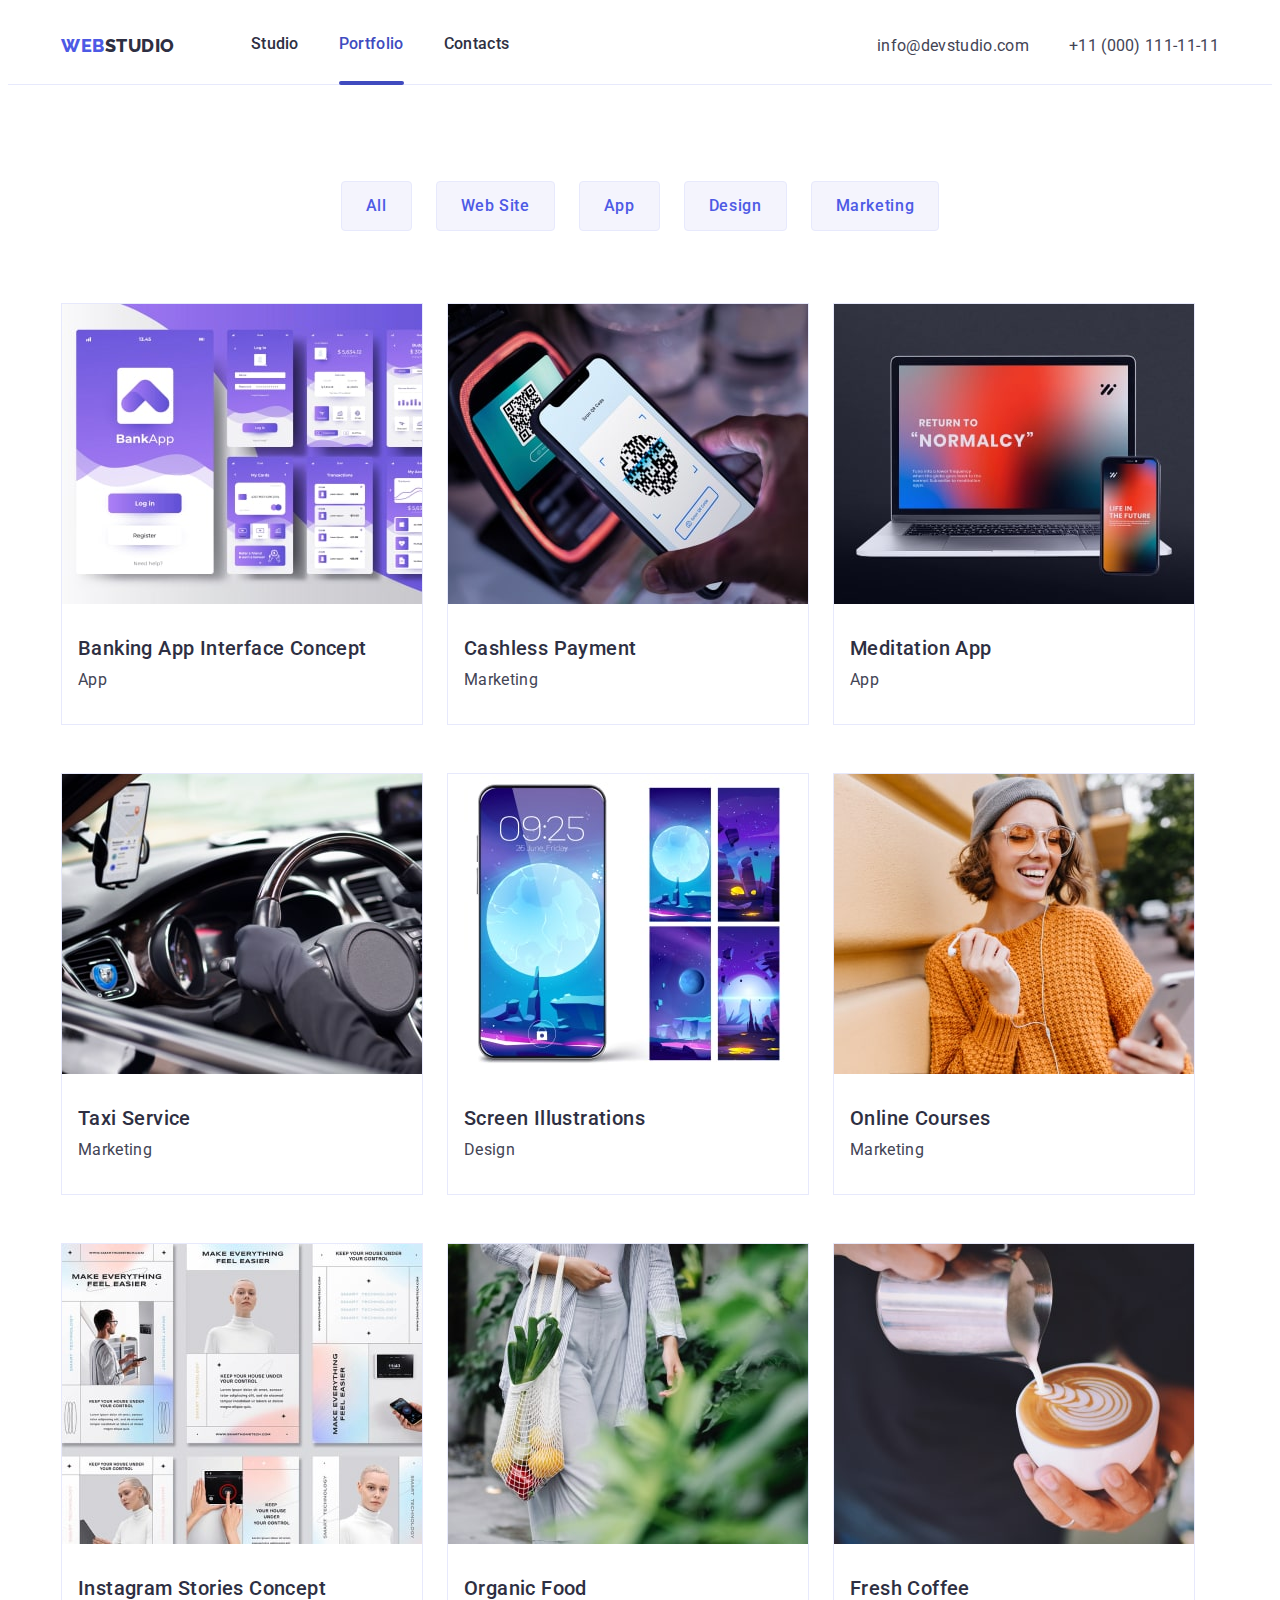
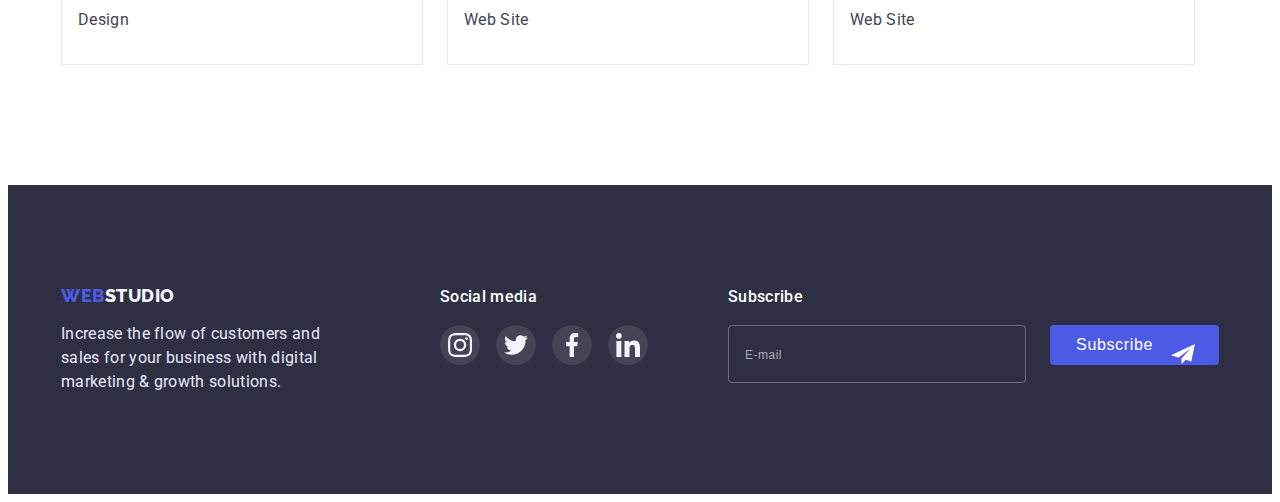
==== portfolio.html @ 3adace2e "Initial commit" ====
<!DOCTYPE html>
<html lang="en">

<head>
    <meta charset="UTF-8">
    <meta http-equiv="X-UA-Compatible" content="IE=edge">
    <meta name="viewport" content="width=device-width, initial-scale=1.0">
    <title>WebStudio</title>
    <link rel="preconnect" href="https://fonts.googleapis.com">
    <link rel="preconnect" href="https://fonts.gstatic.com" crossorigin>
    <link
        href="https://fonts.googleapis.com/css2?family=Raleway:wght@800&family=Roboto:wght@400;500;700;900&display=swap"
        rel="stylesheet">
    <link rel="stylesheet" href="https://cdnjs.cloudflare.com/ajax/libs/modern-normalize/1.1.0/modern-normalize.min.css"
        integrity="sha512-wpPYUAdjBVSE4KJnH1VR1HeZfpl1ub8YT/NKx4PuQ5NmX2tKuGu6U/JRp5y+Y8XG2tV+wKQpNHVUX03MfMFn9Q=="
        crossorigin="anonymous" referrerpolicy="no-referrer" />
    <link rel="stylesheet" href="./css/styles.css">
</head>

<body>
    <header class="header-page">
        <div class="container menu">
            <nav class="site-nav">
                <a class="header-logo link" href="./index.html"><span class="web-logo">Web</span>Studio</a>
                <ul class="list menu">
                    <li class="item">
                        <a class="nav link" href="./index.html">Studio</a>
                    </li>
                    <li class="item">
                        <a class="nav link current" href="./portfolio.html">Portfolio</a>
                    </li>
                    <li class="item">
                        <a class="nav link" href="./contacts.html">Contacts</a>
                    </li>
                </ul>
            </nav>
            <address class="auth-nav">
                <ul class="list">
                    <li class="item">
                        <a class="mail link" href="mailto:info@devstudio.com">info@devstudio.com</a>
                    </li>
                    <li class="item">
                        <a class="tel link" href="tel:+110001111111">+11 (000) 111-11-11</a>
                    </li>
                </ul>
            </address>
        </div>
    </header>

    <main>
        <section class="portfolio">
            <div class="container">
                <h1 class="visually-hidden">Portfolio</h1>
                <ul class="filter">
                    <li class="item"><button class="filter-btn" type="button">All</button></li>
                    <li class="item"><button class="filter-btn" type="button">Web Site</button></li>
                    <li class="item"><button class="filter-btn" type="button">App</button></li>
                    <li class="item"><button class="filter-btn" type="button">Design</button></li>
                    <li class="item"><button class="filter-btn" type="button">Marketing</button></li>
                </ul>

                <ul class="portfolio-list">
                    <li class="work">
                        <a class="portfolio-link" href="">
                            <div class="work-thumb">
                                <img src="./images/portfolio-banking.jpg" alt="banking online" width="100%">
                                <div class="work-text">
                                    <p>Lorem ipsum dolor sit amet consectetur adipisicing elit. Soluta atque illo
                                        delectus
                                        commodi
                                        ratione facere!</p>
                                </div>
                            </div>
                            <div class="work-title">
                                <h2 class="portfolio-title">Banking App Interface Concept</h2>
                                <p class="portfolio-text">App</p>
                            </div>


                        </a>
                    </li>
                    <li class="work">
                        <a class="portfolio-link" href="">
                            <div class="work-thumb">
                                <img src="./images/portfolio-app-pay.jpg" alt="pay by your phone" width="100%">
                                <div class="work-text">
                                    <p>Animi, maxime quam reiciendis vel, impedit ab fuga similique dolorum unde nemo
                                        quis
                                        adipisci
                                        facilis!</p>
                                </div>
                            </div>
                            <div class="work-title">
                                <h2 class="portfolio-title">Cashless Payment</h2>
                                <p class="portfolio-text">Marketing</p>
                            </div>




                        </a>
                    </li>
                    <li class="work">
                        <a class="portfolio-link" href="">
                            <div class="work-thumb">
                                <img src="./images/portfolio-meditation-app.jpg" alt="application for meditation"
                                    width="100%">
                                <div class="work-text">
                                    <p>Odit corporis natus mollitia iure repudiandae quam possimus sunt ratione aliquid
                                        quo.
                                        Odio,
                                        repellendus esse!</p>
                                </div>
                            </div>
                            <div class="work-title">
                                <h2 class="portfolio-title">Meditation App</h2>
                                <p class="portfolio-text">App</p>
                            </div>


                        </a>
                    </li>
                    <li class="work">
                        <a class="portfolio-link" href="">
                            <div class="work-thumb">
                                <img src="./images/portfolio-taxi-service.jpg" alt="taxi service" width="100%">
                                <div class="work-text">
                                    <p>Magnam harum ducimus quasi illum unde nulla quis aliquam deleniti? Fugit
                                        voluptates animi
                                        non
                                        quos!</p>
                                </div>
                            </div>
                            <div class="work-title">
                                <h2 class="portfolio-title">Taxi Service</h2>
                                <p class="portfolio-text">Marketing</p>
                            </div>


                        </a>
                    </li>
                    <li class="work">
                        <a class="portfolio-link" href="">
                            <div class="work-thumb">
                                <img src="./images/portfolio-screen.jpg" alt="screen illustration" width="100%">
                                <div class="work-text">
                                    <p>Dolores autem esse quasi vero, assumenda atque reiciendis corrupti repellendus
                                        necessitatibus
                                        error odit saepe sint.</p>
                                </div>
                            </div>
                            <div class="work-title">
                                <h2 class="portfolio-title">Screen Illustrations</h2>
                                <p class="portfolio-text">Design</p>
                            </div>

                        </a>
                    </li>
                    <li class="work">
                        <a class="portfolio-link" href="">
                            <div class="work-thumb">
                                <img src="./images/portfolio-online-courses.jpg" alt="online courses" width="100%">
                                <div class="work-text">
                                    <p>Nesciunt voluptas rem nam reiciendis dolorum animi praesentium neque provident
                                        earum
                                        tenetur.
                                        Perspiciatis, deserunt
                                        aliquam?</p>
                                </div>
                            </div>
                            <div class="work-title">
                                <h2 class="portfolio-title">Online Courses</h2>
                                <p class="portfolio-text">Marketing</p>
                            </div>


                        </a>
                    </li>
                    <li class="work">
                        <a class="portfolio-link" href="">
                            <div class="work-thumb">
                                <img src="./images/portfolio-concept.jpg" alt="concept for instagram stories"
                                    width="100%">
                                <div class="work-text">
                                    <p>Eum excepturi minima magnam obcaecati ducimus? Eum, pariatur sapiente?
                                        Exercitationem
                                        laudantium assumenda repellat
                                        temporibus aperiam?</p>
                                </div>
                            </div>
                            <div class="work-title">
                                <h2 class="portfolio-title">Instagram Stories Concept</h2>
                                <p class="portfolio-text">Design</p>
                            </div>


                        </a>
                    </li>
                    <li class="work">
                        <a class="portfolio-link" href="">
                            <div class="work-thumb">
                                <img src="./images/portfolio-organic-food.jpg" alt="web site organic food" width="100%">
                                <div class="work-text">
                                    <p>Maxime ipsum obcaecati reprehenderit, quisquam, sed, quidem ab quaerat officiis
                                        tempora
                                        adipisci architecto
                                        voluptatibus aut.</p>
                                </div>
                            </div>
                            <div class="work-title">
                                <h2 class="portfolio-title">Organic Food</h2>
                                <p class="portfolio-text">Web Site</p>
                            </div>


                        </a>
                    </li>
                    <li class="work">
                        <a class="portfolio-link" href="">
                            <div class="work-thumb">
                                <img src="./images/portfolio-coffee-website.jpg" alt="wed site for the coffee shop"
                                    width="100%">
                                <div class="work-text">
                                    <p>Ratione possimus illo modi obcaecati, natus nobis, porro delectus quia numquam
                                        maiores,
                                        corporis laborum autem.</p>
                                </div>
                            </div>
                            <div class="work-title">
                                <h2 class="portfolio-title">Fresh Coffee</h2>
                                <p class="portfolio-text">Web Site</p>
                            </div>


                        </a>
                    </li>
                </ul>
            </div>
        </section>
    </main>

    <footer class=" footer">
        <div class="container">
            <div class="motto">
                <a class="footer-logo link" href="./index.html"><span class="web-logo">Web</span><span
                        class="studio">Studio</span></a>
                <div class="footer-text">


                    <p class="footer-paragraph">
                        Increase
                        the flow
                        of
                        customers
                        and
                        sales
                        for your
                        business
                        with
                        digital
                        marketing
                        &
                        growth
                        solutions.
                    </p>
                </div>
            </div>

            <div class="social-media">
                <p class="social-media-text">
                    Social media
                </p>
                <ul class="social-media-list list">
                    <li class="social-media-links">
                        <a href="" class="social-media-link">
                            <svg class="social-media-icon">
                                <use href="./images/icons.svg#instagram">
                                </use>
                            </svg>
                        </a>
                    </li>
                    <li class="social-media-links">
                        <a href="" class="social-media-link">
                            <svg class="social-media-icon">
                                <use href="./images/icons.svg#twitter">
                                </use>
                            </svg>
                        </a>
                    </li>
                    <li class="social-media-links">
                        <a href="" class="social-media-link">
                            <svg class="social-media-icon">
                                <use href="./images/icons.svg#facebook">
                                </use>
                            </svg>
                        </a>
                    </li>
                    <li class="social-media-links">
                        <a href="" class="social-media-link">
                            <svg class="social-media-icon">
                                <use href="./images/icons.svg#linkedin">
                                </use>
                            </svg>
                        </a>
                    </li>
                </ul>

            </div>
            <div class="subscribe-footer">
                <p class="social-media-text">Subscribe</p>
                <form class="subscribe-form">
                    <label class="subscribe-label">
                        <input class="subscribe-input" type="email" name="email" placeholder="E-mail"
                            pattern="[a-z0-9._%+-]+@[a-z0-9.-]+\.[a-z]{2,4}$">
                    </label>
                    <div class="subscribe-form-btn">
                        <button class="subscribe-btn" type="submit">Subscribe</button>
                        <svg class="subscribe-icon">
                            <use href="./images/icons.svg#email-fly"></use>
                        </svg>
                    </div>
                </form>
            </div>
        </div>
    </footer>
</body>

</html>
---- css/styles.css ----
:root {
    --timing-function: cubic-bezier(0.4, 0, 0.2, 1);
    --primary-brand: #4D5AE5;
    --pressed-state: #404BBF;
    --dark-color: #2E2F42;
    --success-color: #31D0AA;
    --success-color-enough: rgba(49, 208, 170, 0.75);
    --success-color-half: rgba(49, 208, 170, 0.5);
    --success-color-transparent: rgba(49, 208, 170, 0.1);
    --body-text: #434455;
    --accent-color: #E7E9FC;
    --light-mode: #F4F4FD;
    --modal-overlay: #2E2F42;
    --hero-background: rgba(46, 47, 66, 0.7);
    --default-color: #ffffff;
    --social-media: rgba(255, 255, 255, 0.1);
    --light-slate: #8E8F99;
    --backdrop: rgba(46, 47, 66, 0.4);
    --modal: #FCFCFC;
}

body {
    color: var(--body-text);
    font-family: 'Roboto', 'Verdana', 'Helvetica', 'Arial', sans-serif;
    background-color: var(--default-color);
}

/* Utility */

p,
h1,
h2,
h3,
h4,
h5,
h6 {
    margin: 0;
}

ul {
    margin: 0;
    padding-left: 0;
}

img {
    display: block;
}

.container {
    width: 100%;
    max-width: 1158px;
    padding-left: 15px;
    padding-right: 15px;
    margin: 0 auto;
    /* outline: 2px solid crimson; */
}

.container.menu {
    display: flex;
    align-items: center;
}

.header-page {
    border-bottom: 1px solid var(--accent-color)
}

.site-nav {
    display: flex;
    align-items: center;

}

.header-logo {
    color: var(--dark-color);
    font-family: 'Raleway', 'Helvetica', 'Verdana', 'Arial', sans-serif;
    text-transform: uppercase;
    font-weight: 800;
    font-size: 18px;
    line-height: 1.33;
    letter-spacing: 0.03em;
}

.web-logo {
    color: var(--primary-brand);
}

.nav {
    position: relative;
    display: block;
    padding-top: 24px;
    padding-bottom: 28px;
    color: var(--dark-color);
    font-weight: 500;
    font-size: 16px;
    line-height: 1.5;
    letter-spacing: 0.02em;
    transition: color 250ms var(--timing-function);


}

.current::after {
    content: "";
    display: block;
    position: absolute;
    left: 0px;
    bottom: -1px;
    background-color: var(--pressed-state);
    width: 100%;
    height: 4px;
    border-radius: 2px;
}


.nav:focus,
.nav:hover,
.auth-nav .link:focus,
.auth-nav .link:hover,
.current {
    color: var(--pressed-state);

}

.auth-nav {
    margin-left: auto;
    color: var(--body-text);
    font-style: normal;
    font-size: 16px;
    line-height: 1.5;
    letter-spacing: 0.02em;



}

.auth-nav .list {
    display: flex;
}



.auth-nav .link {
    font-family: inherit;
    color: inherit;
    transition: color 250ms var(--timing-function);

}

.list.menu {
    display: flex;
    margin-left: 76px;
}

.auth-nav .item:not(:last-child),
.list.menu .item:not(:last-child) {
    margin-right: 40px;
}

.link {
    text-decoration: none;
}

.list {
    list-style: none;
}

/*_________________________________________________________ */
/*__________________________HERO____________________________*/
/*_________________________________________________________ */

.hero {
    text-align: center;
}

.background {
    padding-top: 188px;
    padding-bottom: 188px;
    max-width: 1440px;
    background-image: linear-gradient(to top, var(--hero-background), var(--hero-background)), url('../images/people-office.jpg');
    background-size: cover;
    background-position: center;
    margin: 0 auto;
}

.hero-title {
    margin: 0 auto;
    width: 496px;
    margin-bottom: 48px;
    color: var(--default-color);
    font-size: 56px;
    line-height: 1.07;
    letter-spacing: 0.02em;
}

.hero-button {
    display: inline-block;
    border-radius: 4px;
    padding: 16px 32px;
    min-width: 169px;
    border-color: transparent;

    color: var(--default-color);
    background-color: var(--primary-brand);
    font-family: inherit;
    font-weight: 500;
    font-size: 16px;
    line-height: 1.5;
    letter-spacing: 0.04em;
    cursor: pointer;

    transition: background-color 250ms var(--timing-function);

}

.hero-button:hover,
.hero-button:focus {
    background-color: var(--pressed-state);
}

.section {
    padding: 120px 0px;
    /* outline: 2px solid crimson; */
}

/*_________________________________________________________ */
/*____________________Benefits section______________________*/
/*_________________________________________________________ */


.container-list {
    display: flex;
}

.container-list .item {
    width: 264px;
}

.container-list .item:not(:last-child) {
    margin-right: 24px;
}

.icon {
    display: flex;
    width: 100%;
    height: 112px;
    border-radius: 4px;
    margin-bottom: 8px;
    background-color: var(--light-mode);

    justify-content: center;
    justify-items: center;
    align-items: center;


}

.item-icon {
    width: 64px;
    height: 60px;

}


.benefits-item {
    margin-bottom: 8px;
    color: var(--dark-color);
    font-weight: 500;
    font-size: 20px;
    line-height: 1.2;
    letter-spacing: 0.02em;
}

.visually-hidden {
    position: absolute;
    white-space: nowrap;
    width: 1px;
    height: 1px;
    overflow: hidden;
    border: 0;
    padding: 0;
    clip: rect(0 0 0 0);
    clip-path: inset(50%);
    margin: -1px;
}

.benefits-paragraph {
    font-size: 16px;
    line-height: 1.5;
    letter-spacing: 0.02em;
}



/*_________________________________________________________ */
/*___________________Production section_____________________*/
/*_________________________________________________________ */


.production.section {
    padding-top: 0;
}

.production-title {
    margin-bottom: 72px;
    color: var(--dark-color);
    font-size: 36px;
    line-height: 1.11;
    text-align: center;
    letter-spacing: 0.02em;
    text-transform: capitalize;
}

.container-production-list {
    display: flex;
    justify-content: center;
}

.container-production-list .production-item:not(:last-child) {
    margin-right: 24px;
}

.production-item {
    background: linear-gradient(0deg, rgba(77, 90, 229, 0.1), rgba(77, 90, 229, 0.1));
    background-blend-mode: soft-light, normal;
    border: 1px solid var(--accent-color);
}

/*_________________________________________________________ */
/*______________________Team section________________________*/
/*_________________________________________________________ */

.team {
    background-color: var(--light-mode);
}

.team-title {
    margin-bottom: 72px;
    color: var(--dark-color);
    /* font-weight: 700; */
    font-size: 36px;
    line-height: 1.11;
    text-align: center;
    letter-spacing: 0.02em;
    text-transform: capitalize;
}

.container-team {
    display: flex;
}

.container-team .card:not(:last-child) {
    margin-right: 24px;
}

.card {
    display: block;
    background-color: var(--default-color);
    box-shadow: 0px 1px 6px rgba(46, 47, 66, 0.08), 0px 1px 1px rgba(46, 47, 66, 0.16), 0px 2px 1px rgba(46, 47, 66, 0.08);
    border-radius: 0px 0px 4px 4px;
}

.card-text {
    padding-top: 32px;
    padding-bottom: 32px;
}

.team-member {

    color: var(--dark-color);
    font-weight: 500;
    font-size: 20px;
    line-height: 1.2;
    text-align: center;
    letter-spacing: 0.02em;
}

.team-member-description {
    margin-top: 8px;
    font-size: 16px;
    line-height: 1.5;
    text-align: center;
    letter-spacing: 0.02em;
}

.social-lists {
    display: flex;
    justify-content: center;
    gap: 24px;
    margin-top: 8px;
}

.social-link {
    display: flex;
    width: 40px;
    height: 40px;
    border-radius: 50%;
    background-color: var(--primary-brand);
    justify-content: center;
    align-items: center;

    transition: background-color 250ms var(--timing-function);
}

.social-link:hover,
.social-link:focus {
    background-color: var(--pressed-state);
}

.icon-social {
    fill: var(--light-mode);
    width: 16px;
    height: 16px;
}

/*_________________________________________________________ */
/*________________________Customers_________________________*/
/*_________________________________________________________ */

.customers-text {
    color: var(--dark-color);
    font-weight: 700;
    font-size: 36px;
    line-height: 1.11;
    letter-spacing: 0.02em;
    text-transform: capitalize;
    text-align: center;
    margin-bottom: 72px;
}

.customers-list {
    display: flex;
    gap: 24px;
}

.customers-link {
    display: flex;
    width: 168px;
    height: 88px;
    border-radius: 4px;
    border: 1px solid var(--light-slate);
    align-items: center;
    justify-content: center;
    transition: border 250ms var(--timing-function);
}

.customers-logo {
    fill: var(--light-slate);
    width: 104px;
    height: 56px;
    transition: fill 250ms var(--timing-function);
}

.customers-link:is(:hover, :focus) {
    border-color: var(--pressed-state);

}

.customers-link:is(:hover, :focus) .customers-logo {
    fill: var(--pressed-state);
}

/*_________________________________________________________ */
/*_________________________Footer___________________________*/
/*_________________________________________________________ */

.footer {
    padding-top: 100px;
    padding-bottom: 100px;
    background-color: var(--dark-color);
}

.footer .container {
    display: flex;
}

.motto {
    display: block;
    width: 264px;
}

.footer-logo {
    color: var(--light-mode);
    font-family: 'Raleway', sans-serif;
    text-transform: uppercase;
    font-weight: 800;
    font-size: 18px;
    line-height: 1.17;
    letter-spacing: 0.03em;
}

.footer-paragraph {
    color: var(--accent-color);
    font-size: 16px;
    line-height: 1.5;
    letter-spacing: 0.02em;
}

.footer-text {
    margin-top: 16px;
    display: block;

}

.social-media {
    display: block;
    margin-left: 120px;
}

.social-media-text {
    font-weight: 500;
    font-size: 16px;
    line-height: 1.5;
    letter-spacing: 0.02em;
    color: var(--default-color);
    margin-bottom: 16px;
}

.social-media-link {
    display: flex;
    width: 40px;
    height: 40px;
    background-color: var(--social-media);
    border-radius: 50%;
    align-items: center;
    justify-content: center;

    transition: background-color 250ms var(--timing-function);


}

.social-media-link:hover,
.social-media-link:focus {
    background-color: var(--success-color);
}

.social-media-list {
    display: flex;
    gap: 16px;

}


.social-media-icon {
    fill: var(--light-mode);
    width: 24px;
    height: 24px;
}

/*___________________Subscribe in footer____________________*/

.subscribe-footer {
    display: block;
    margin-left: 80px;
}

.subscribe-form {
    display: flex;
    gap: 24px;
}

.subscribe-input {

    min-width: 264px;
    height: 40px;
    padding: 8px 16px;

    border: 1px solid rgba(255, 255, 255, 0.3);
    background-color: transparent;
    border-radius: 4px;

    color: var(--default-color);
}

.subscribe-input::placeholder {
    font-size: 12px;
    letter-spacing: 0.04em;

    color: rgba(255, 255, 255, 0.6);
}

.subscribe-form-btn {
    position: relative;
    cursor: pointer;
}

.subscribe-btn {
    display: inline-block;
    height: 40px;
    padding: 8px 64px 8px 24px;
    background-color: var(--primary-brand);
    border-radius: 4px;
    border-color: transparent;
    cursor: pointer;

    font-weight: 500;
    font-size: 16px;

    text-align: center;
    letter-spacing: 0.04em;
    color: var(--default-color);

    transition: background-color 250ms var(--timing-function);
}

.subscribe-btn:hover {
    background-color: var(--pressed-state);
}

.subscribe-icon {
    position: absolute;
    right: 24px;
    top: 50%;
    transform: translate(0, -50%);

    width: 24px;
    height: 24px;
    fill: var(--default-color);
}

/*_________________________________________________________ */
/*______________________Modal window________________________*/
/*_________________________________________________________ */

.backdrop {
    position: fixed;
    top: 0;
    left: 0;

    width: 100%;
    height: 100%;

    background-color: var(--backdrop);
    opacity: 1;
    transform: scale(1);
    visibility: visible;
    transition: opacity 250ms var(--timing-function), transform 250ms var(--timing-function), visibility 250ms var(--timing-function);
}

.backdrop.is-hidden {
    opacity: 0;
    pointer-events: none;
    transform: scale(0);
    visibility: hidden;
}

.modal {
    position: absolute;
    top: 50%;
    left: 50%;
    transform: translate(-50%, -50%);

    min-width: 408px;
    min-height: 584px;
    padding: 72px 24px 24px;

    background-color: var(--modal);
    box-shadow: 0px 1px 1px rgba(0, 0, 0, 0.14), 0px 1px 3px rgba(0, 0, 0, 0.12), 0px 2px 1px rgba(0, 0, 0, 0.2);
    border-radius: 4px;
}

.button-modal {
    display: flex;
    position: absolute;
    top: 32px;
    right: 32px;

    width: 24px;
    height: 24px;
    justify-content: center;
    align-items: center;
    cursor: pointer;

    background-color: var(--accent-color);
    border-radius: 50% 50%;
    border: 1px solid rgba(0, 0, 0, 0.1);

    transition: background-color 250ms var(--timing-function);
}

.icon-close {
    width: 8px;
    height: 8px;
    fill: #000;

    transition: fill 250ms var(--timing-function);
}

.button-modal:is(:hover, :focus) {
    background-color: var(--pressed-state);
}

.button-modal:is(:hover, :focus) .icon-close {
    fill: var(--default-color);
}

.form-contacts {
    display: flex;
    flex-direction: column;
    margin-bottom: 8px;

}

.form-title {
    margin-bottom: 14px;

    color: var(--dark-color);
    font-weight: 500;
    font-size: 16px;
    line-height: 1.5;
    text-align: center;
    letter-spacing: 0.02em;
}

.form-text {
    display: block;
    margin-bottom: 4px;

    font-size: 12px;
    line-height: 1.17;
    letter-spacing: 0.01em;
    color: var(--light-slate);
}

.form-label {
    margin-bottom: 8px;
}

.form-wrap {
    position: relative;
}

.form-input {
    width: 100%;
    height: 40px;
    border: 1px solid rgba(33, 33, 33, 0.2);
    border-radius: 4px;
    padding: 11px 38px;
    outline: none;

    font-family: inherit;

    transition: border-color 250ms var(--timing-function);
}

.form-icon {
    position: absolute;
    display: block;
    left: 16px;
    top: 50%;
    transform: translate(0, -50%);

    width: 18px;
    height: 24px;
    fill: var(--modal-overlay);

    transition: fill 250ms var(--timing-function);
}

.form-input:focus {
    border-color: var(--primary-brand);
}

.form-input:focus+.form-icon {
    fill: var(--primary-brand);
}

.form-textarea {
    display: block;
    resize: none;
    width: 100%;
    min-height: 120px;
    border-radius: 4px;

    padding: 8px 16px;

    border: 1px solid rgba(33, 33, 33, 0.2);
    margin-bottom: 16px;
    outline: none;

    transition: border-color 250ms var(--timing-function);
}

.form-textarea::placeholder {
    font-size: 12px;
    line-height: 1.33;
    letter-spacing: 0.04em;
    color: rgba(117, 117, 117, 0.5);
}

.form-textarea:focus {
    border-color: var(--primary-brand);
}

.checkbox-label {
    display: flex;
    margin-bottom: 24px;
    gap: 8px;
    align-items: center;
}

.checkbox-on {
    display: flex;
    align-items: center;
    justify-content: center;
    width: 16px;
    height: 16px;
    opacity: 0;
    cursor: pointer;

    transition: opacity 250ms var(--timing-function);
}

.policy-text::before {
    content: "";
    position: absolute;
    left: 0;
    top: 0;
    display: flex;
    width: 16px;
    height: 16px;
    border: 1.25px solid #2E2F42;
    border-radius: 2px;
    transform: translate(calc(-100% - 8px), 0);
    opacity: 1;
    cursor: pointer;

    transition: opacity 250ms var(--timing-function);
}

.checkbox-policy:checked~.checkbox-on {
    opacity: 1;
}

.checkbox-policy:checked~.policy-text::before {
    opacity: 0;
}

.checkbox-policy:focus~.policy-text::before {
    outline: 2px solid var(--primary-brand);
}

.policy-text {
    display: flex;
    position: relative;
    text-align: center;
    font-size: 12px;
    line-height: 1.33;
    letter-spacing: 0.04em;
    color: #757575;

}

.policy-link {
    color: var(--primary-brand);
}

.form-submit {
    display: inline-block;
    align-self: center;
    min-width: 169px;
    min-height: 56px;
    padding: 16px 32px;

    background-color: var(--primary-brand);
    box-shadow: 0px 4px 4px rgba(0, 0, 0, 0.15);
    border-radius: 4px;
    border-color: transparent;

    font-family: inherit;
    font-weight: 500;
    font-size: 16px;
    line-height: 1.5;
    letter-spacing: 0.04em;
    color: var(--default-color);
    cursor: pointer;
    transition: background-color 250ms var(--timing-function);
}

.form-submit:is(:hover, :focus) {
    background-color: var(--pressed-state);
}


/* ======================================================== */
/*__________________Portfolio main page_____________________*/
/* ======================================================== */



.portfolio {
    padding-top: 96px;
    padding-bottom: 120px;

}


.filter,
.portfolio-list {
    list-style: none;
}

.filter {
    display: flex;
    margin-bottom: 72px;
    justify-content: center;
}

.filter .item:not(:last-child) {
    margin-right: 24px;
}

.filter-btn {
    padding-top: 12px;
    padding-right: 24px;
    padding-bottom: 12px;
    padding-left: 24px;
    border-radius: 4px;

    color: var(--primary-brand);
    background-color: var(--light-mode);
    font-family: inherit;
    border: 1px solid var(--accent-color);
    box-shadow: 0 0 0 0 transparent;
    font-weight: 500;
    font-size: 16px;
    line-height: 1.5;
    letter-spacing: 0.04em;
    cursor: pointer;

    transition-property: color, background-color, box-shadow, border;
    transition-duration: 250ms;
    transition-timing-function: var(--timing-function);
}

.filter-btn:is(:hover, :focus) {
    color: var(--default-color);
    background-color: var(--pressed-state);
    box-shadow: 0px 3px 1px rgba(0, 0, 0, 0.1), 0px 2px 1px rgba(0, 0, 0, 0.08), 0px 2px 2px rgba(0, 0, 0, 0.12);
    border: 1px solid transparent;
}

.portfolio-link {
    color: var(--body-text);
    text-decoration: none;
}

.portfolio-title {
    font-weight: 500;
    font-size: 20px;
    line-height: 1.2;
    letter-spacing: 0.02em;
    color: var(--modal-overlay);
}

.portfolio-text {
    margin-top: 8px;
    font-size: 16px;
    line-height: 1.5;
    letter-spacing: 0.02em;
}

.portfolio-list {
    display: flex;
    flex-wrap: wrap;

}

.work {
    width: 360px;
    margin-right: 24px;
    margin-bottom: 48px;
    border: 1px solid var(--accent-color);

    transition: box-shadow 250ms var(--timing-function);

}

.work-thumb {
    position: relative;
    overflow: hidden;

}

.work-text {
    position: absolute;
    left: 0;
    top: 0;
    background-color: var(--primary-brand);
    width: 100%;
    height: 100%;

    transform: translateY(101%);
    transition: transform 250ms var(--timing-function);

    font-weight: 400;
    font-size: 16px;
    line-height: 1.5;
    letter-spacing: 0.02em;
    color: var(--light-mode);
    padding: 40px 32px;
}

.portfolio-link:is(:hover, :focus) .work-text {
    transform: translateY(0);
}

.work:is(:hover, :focus) {

    box-shadow: 0px 1px 6px rgba(46, 47, 66, 0.08), 0px 1px 1px rgba(46, 47, 66, 0.16), 0px 2px 1px rgba(46, 47, 66, 0.08);
}

.work:nth-child(3n) {
    margin-right: 0;
}

.work:nth-last-child(-n+3) {
    margin-bottom: 0;
}

.work-title {
    padding-left: 16px;
    padding-right: 16px;
    padding-top: 32px;
    padding-bottom: 32px;
}
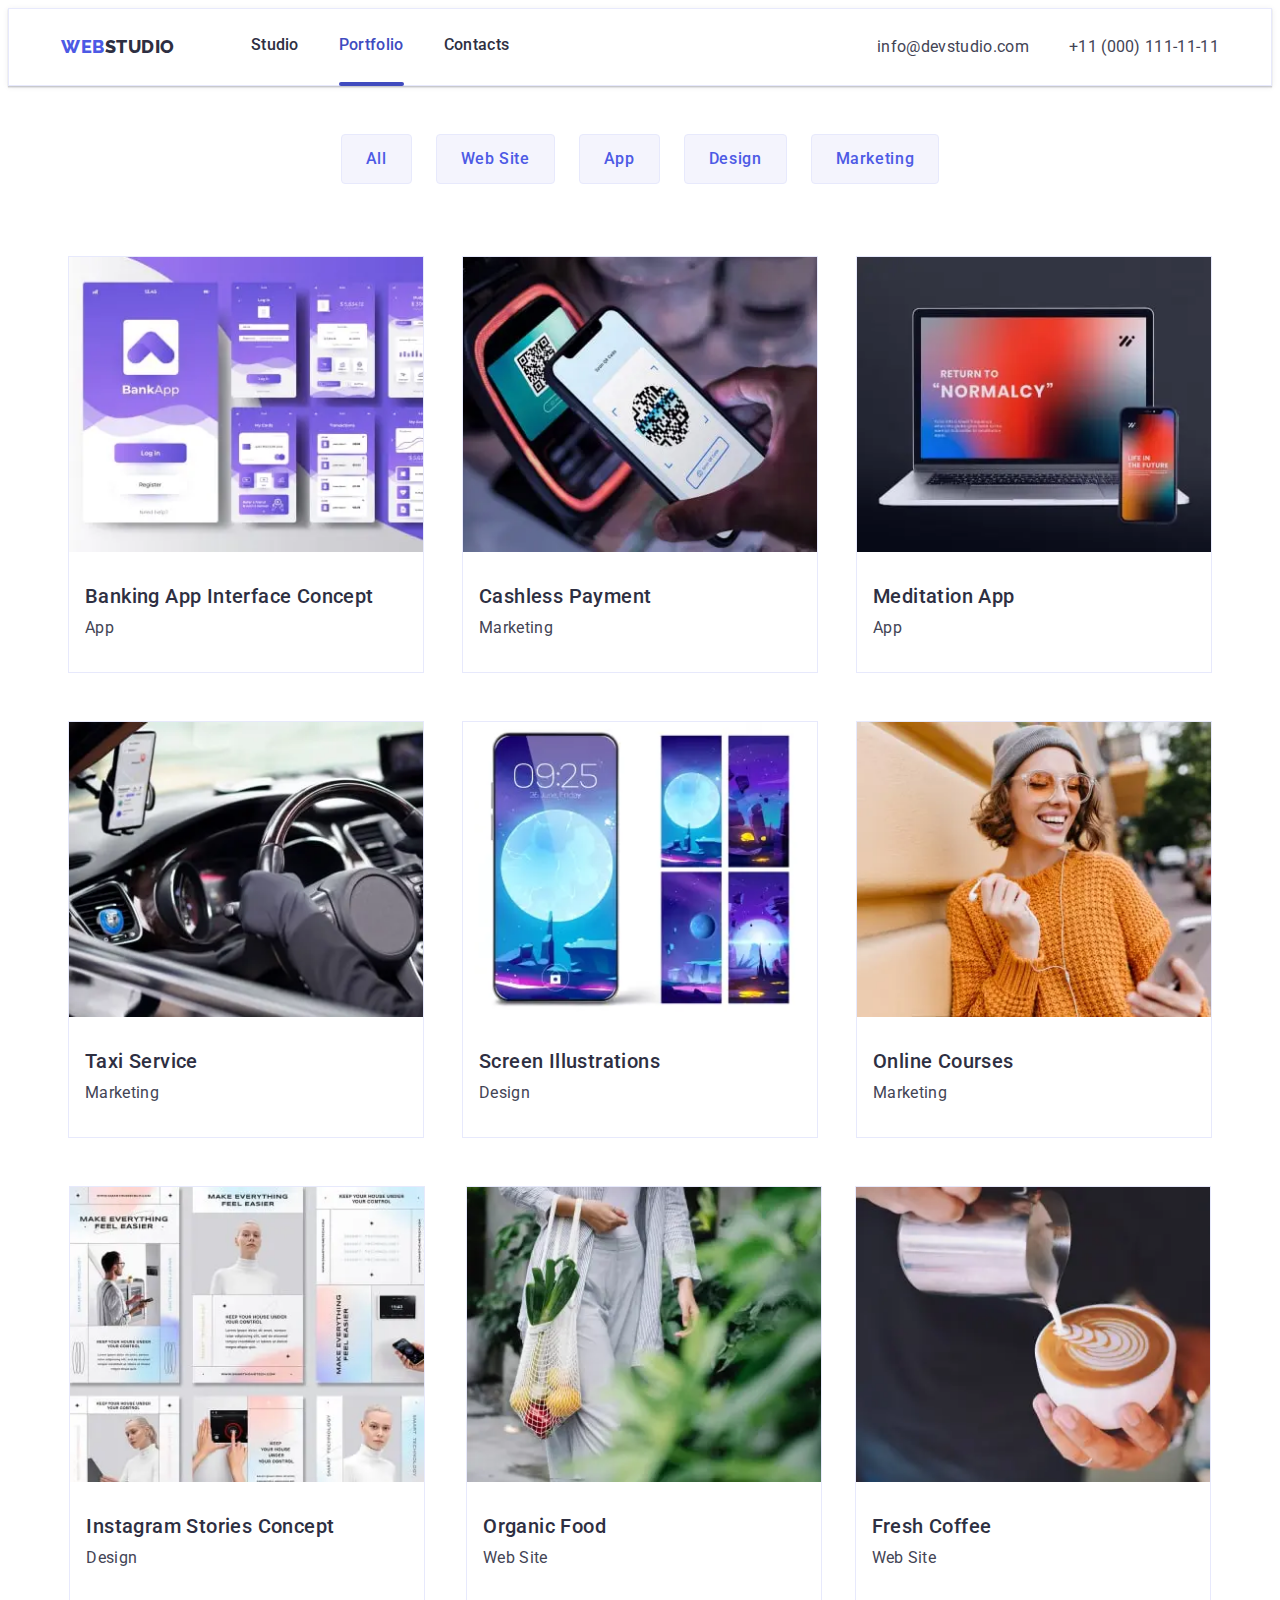
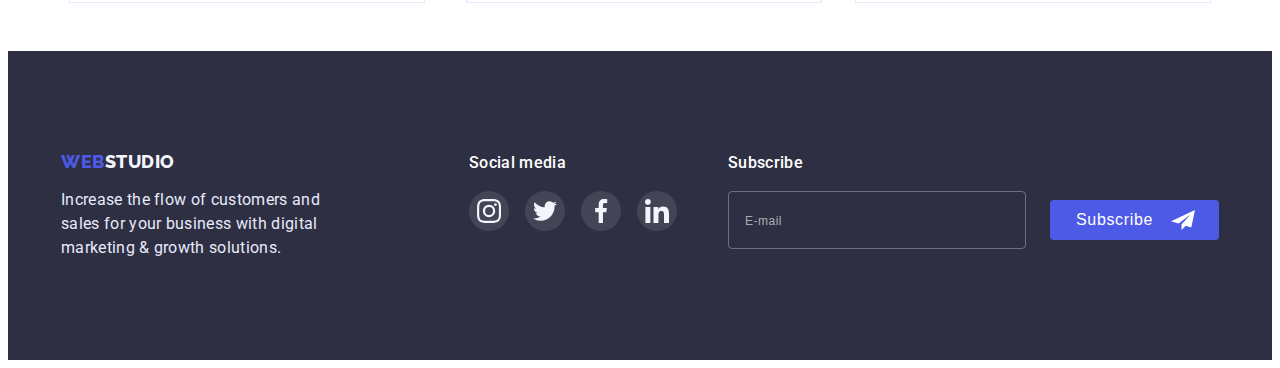
==== commit 1895a4e7: "finished" ====
--- a/portfolio.html
+++ b/portfolio.html
@@ -15,6 +15,7 @@
         integrity="sha512-wpPYUAdjBVSE4KJnH1VR1HeZfpl1ub8YT/NKx4PuQ5NmX2tKuGu6U/JRp5y+Y8XG2tV+wKQpNHVUX03MfMFn9Q=="
         crossorigin="anonymous" referrerpolicy="no-referrer" />
     <link rel="stylesheet" href="./css/styles.css">
+    <link rel="stylesheet" href="./css/media.css">
 </head>
 
 <body>
@@ -34,6 +35,11 @@
                     </li>
                 </ul>
             </nav>
+            <button class="mobile-menu-open js-open-menu" type="button">
+                <svg class="hamburger" width="32" height="22">
+                    <use href="./images/icons.svg#hamburger"></use>
+                </svg>
+            </button>
             <address class="auth-nav">
                 <ul class="list">
                     <li class="item">
@@ -44,6 +50,57 @@
                     </li>
                 </ul>
             </address>
+        </div>
+        <div class="mobile-menu js-menu-container">
+            <div class="container mobile-menu-container">
+                <button class="mobile-menu-close js-close-menu">
+                    <svg class="mobile-close">
+                        <use href="./images/icons.svg#icon-close"></use>
+                    </svg>
+                </button>
+                <ul class="mobile-menu-list list">
+                    <li><a class="mobile-menu-text link" href="./index.html">studio</a>
+                    </li>
+                    <li><a class="mobile-menu-text link current" href="./portfolio.html">portfolio</a>
+                    </li>
+                    <li><a class="mobile-menu-text link" href="./contacts.html">contacts</a>
+                    </li>
+                </ul>
+                <div class="mobile-contacts">
+                    <ul class="mobile-menu-contacts list">
+                        <li><a class="mobile-menu-tel link" href="tel:+110001111111">+11 (000) 111-11-11</a>
+                        </li>
+                        <li><a class="mobile-menu-mail link" href="mailto:info@devstudio.com">info@devstudio.com</a>
+                        </li>
+                    </ul>
+                    <ul class="mobile-menu-links list">
+                        <li class="mobile-menu-social"><a class="mobile-menu-link link" href="">
+                                <svg class="icon-social">
+                                    <use href="./images/icons.svg#instagram"></use>
+                                </svg>
+                            </a>
+                        </li>
+                        <li class="mobile-menu-social"><a class="mobile-menu-link link" href="">
+                                <svg class="icon-social">
+                                    <use href="./images/icons.svg#twitter"></use>
+                                </svg>
+                            </a>
+                        </li>
+                        <li class="mobile-menu-social"><a class="mobile-menu-link link" href="">
+                                <svg class="icon-social">
+                                    <use href="./images/icons.svg#facebook"></use>
+                                </svg>
+                            </a>
+                        </li>
+                        <li class="mobile-menu-social"><a class="mobile-menu-link link" href="">
+                                <svg class="icon-social">
+                                    <use href="./images/icons.svg#linkedin"></use>
+                                </svg>
+                            </a>
+                        </li>
+                    </ul>
+                </div>
+            </div>
         </div>
     </header>
 
@@ -63,7 +120,20 @@
                     <li class="work">
                         <a class="portfolio-link" href="">
                             <div class="work-thumb">
-                                <img src="./images/portfolio-banking.jpg" alt="banking online" width="100%">
+                                <picture>
+                                    <source srcset="./images/desktop-portfolio-banking.webp 1x, ./images/desktop-portfolio-banking@2x.webp 2x, ./images/desktop-portfolio-banking@3x.webp 3x" media="(min-width: 1200px)" type="image/webp">
+                                   
+                                    <source srcset="./images/desktop-portfolio-banking.jpg 1x, ./images/desktop-portfolio-banking@2x.jpg 2x, ./images/desktop-portfolio-banking@3x.jpg 3x" media="(min-width: 1200px)" >
+                                   
+                                    <source srcset="./images/tablet-portfolio-banking.webp 1x, ./images/tablet-portfolio-banking@2x.webp 2x, ./images/tablet-portfolio-banking@3x.webp 3x" media="(min-width: 768px)" type="image/webp">
+                                    
+                                    <source srcset="./images/tablet-portfolio-banking.jpg 1x, ./images/tablet-portfolio-banking@2x.jpg 2x, ./images/tablet-portfolio-banking@3x.jpg 3x" media="(min-width: 768px)" >
+                                   
+                                    <source srcset="./images/mobile-portfolio-banking.webp 1x, ./images/mobile-portfolio-banking@2x.webp 2x, ./images/mobile-portfolio-banking@3x.webp 3x" media="(max-width: 767px)" type="image/webp">
+                               
+                                    <source srcset="./images/mobile-portfolio-banking.jpg 1x, ./images/mobile-portfolio-banking@2x.jpg 2x, ./images/mobile-portfolio-banking@3x.jpg 3x" media="(max-width: 767px)" >
+                                <img src="./images/mobile-portfolio-banking.jpg" alt="banking online" width="100%">
+                            </picture>
                                 <div class="work-text">
                                     <p>Lorem ipsum dolor sit amet consectetur adipisicing elit. Soluta atque illo
                                         delectus
@@ -82,7 +152,20 @@
                     <li class="work">
                         <a class="portfolio-link" href="">
                             <div class="work-thumb">
-                                <img src="./images/portfolio-app-pay.jpg" alt="pay by your phone" width="100%">
+                                <picture>
+                                    <source srcset="./images/desktop-portfolio-app-pay.webp 1x, ./images/desktop-portfolio-app-pay@2x.webp 2x, ./images/desktop-portfolio-app-pay@3x.webp 3x" media="(min-width: 1200px)" type="image/webp">
+                                    
+                                    <source srcset="./images/desktop-portfolio-app-pay.jpg 1x, ./images/desktop-portfolio-app-pay@2x.jpg 2x, ./images/desktop-portfolio-app-pay@3x.jpg 3x" media="(min-width: 1200px)" >
+                                   
+                                    <source srcset="./images/tablet-portfolio-app-pay.webp 1x, ./images/tablet-portfolio-app-pay@2x.webp 2x, ./images/tablet-portfolio-app-pay@3x.webp 3x" media="(min-width: 768px)" type="image/webp">
+                                    
+                                    <source srcset="./images/tablet-portfolio-app-pay.jpg 1x, ./images/tablet-portfolio-app-pay@2x.jpg 2x, ./images/tablet-portfolio-app-pay@3x.jpg 3x" media="(min-width: 768px)" >
+                                   
+                                    <source srcset="./images/mobile-portfolio-app-pay.webp 1x, ./images/mobile-portfolio-app-pay@2x.webp 2x, ./images/mobile-portfolio-app-pay@3x.webp 3x" media="(max-width: 767px)" type="image/webp">
+                               
+                                    <source srcset="./images/mobile-portfolio-app-pay.jpg 1x, ./images/mobile-portfolio-app-pay@2x.jpg 2x, ./images/mobile-portfolio-app-pay@3x.jpg 3x" media="(max-width: 767px)" >
+                                <img src="./images/mobile-portfolio-app-pay.jpg" alt="pay by your phone" width="100%">
+                            </picture>
                                 <div class="work-text">
                                     <p>Animi, maxime quam reiciendis vel, impedit ab fuga similique dolorum unde nemo
                                         quis
@@ -103,8 +186,21 @@
                     <li class="work">
                         <a class="portfolio-link" href="">
                             <div class="work-thumb">
-                                <img src="./images/portfolio-meditation-app.jpg" alt="application for meditation"
+                                <picture>
+                                    <source srcset="./images/desktop-portfolio-meditation-app.webp 1x, ./images/desktop-portfolio-meditation-app@2x.webp 2x, ./images/desktop-portfolio-meditation-app@3x.webp 3x" media="(min-width: 1200px)" type="image/webp">
+                                    
+                                    <source srcset="./images/desktop-portfolio-meditation-app.jpg 1x, ./images/desktop-portfolio-meditation-app@2x.jpg 2x, ./images/desktop-portfolio-meditation-app@3x.jpg 3x" media="(min-width: 1200px)" >
+                                    
+                                    <source srcset="./images/tablet-portfolio-meditation-app.webp 1x, ./images/tablet-portfolio-meditation-app@2x.webp 2x, ./images/tablet-portfolio-meditation-app@3x.webp 3x" media="(min-width: 768px)" type="image/webp">
+                                    
+                                    <source srcset="./images/tablet-portfolio-meditation-app.jpg 1x, ./images/tablet-portfolio-meditation-app@2x.jpg 2x, ./images/tablet-portfolio-meditation-app@3x.jpg 3x" media="(min-width: 768px)" >
+                                    
+                                    <source srcset="./images/mobile-portfolio-meditation-app.webp 1x, ./images/mobile-portfolio-meditation-app@2x.webp 2x, ./images/mobile-portfolio-meditation-app@3x.webp 3x" media="(max-width: 767px)" type="image/webp">
+                               
+                                    <source srcset="./images/mobile-portfolio-meditation-app.jpg 1x, ./images/mobile-portfolio-meditation-app@2x.jpg 2x, ./images/mobile-portfolio-meditation-app@3x.jpg 3x" media="(max-width: 767px)" >
+                                <img src="./images/mobile-portfolio-meditation-app.jpg" alt="application for meditation"
                                     width="100%">
+                                </picture>
                                 <div class="work-text">
                                     <p>Odit corporis natus mollitia iure repudiandae quam possimus sunt ratione aliquid
                                         quo.
@@ -123,7 +219,20 @@
                     <li class="work">
                         <a class="portfolio-link" href="">
                             <div class="work-thumb">
-                                <img src="./images/portfolio-taxi-service.jpg" alt="taxi service" width="100%">
+                                <picture>
+                                    <source srcset="./images/desktop-portfolio-taxi-service.webp 1x, ./images/desktop-portfolio-taxi-service@2x.webp 2x, ./images/desktop-portfolio-taxi-service@3x.webp 3x" media="(min-width: 1200px)" type="image/webp">
+                                    
+                                    <source srcset="./images/desktop-portfolio-taxi-service.jpg 1x, ./images/desktop-portfolio-taxi-service@2x.jpg 2x, ./images/desktop-portfolio-taxi-service@3x.jpg 3x" media="(min-width: 1200px)" >
+                                   
+                                    <source srcset="./images/tablet-portfolio-taxi-service.webp 1x, ./images/tablet-portfolio-taxi-service@2x.webp 2x, ./images/tablet-portfolio-taxi-service@3x.webp 3x" media="(min-width: 768px)" type="image/webp">
+                                    
+                                    <source srcset="./images/tablet-portfolio-taxi-service.jpg 1x, ./images/tablet-portfolio-taxi-service@2x.jpg 2x, ./images/tablet-portfolio-taxi-service@3x.jpg 3x" media="(min-width: 768px)" >
+                                    
+                                    <source srcset="./images/mobile-portfolio-taxi-service.webp 1x, ./images/mobile-portfolio-taxi-service@2x.webp 2x, ./images/mobile-portfolio-taxi-service@3x.webp 3x" media="(max-width: 767px)" type="image/webp">
+                                 
+                                    <source srcset="./images/mobile-portfolio-taxi-service.jpg 1x, ./images/mobile-portfolio-taxi-service@2x.jpg 2x, ./images/mobile-portfolio-taxi-service@3x.jpg 3x" media="(max-width: 767px)" >
+                                 <img src="./images/mobile-portfolio-taxi-service.jpg" alt="taxi service" width="100%">
+                            </picture>
                                 <div class="work-text">
                                     <p>Magnam harum ducimus quasi illum unde nulla quis aliquam deleniti? Fugit
                                         voluptates animi
@@ -142,7 +251,23 @@
                     <li class="work">
                         <a class="portfolio-link" href="">
                             <div class="work-thumb">
-                                <img src="./images/portfolio-screen.jpg" alt="screen illustration" width="100%">
+                                <picture>
+                                    <source srcset="./images/desktop-portfolio-screen.webp 1x, ./images/desktop-portfolio-screen@2x.webp 2x, ./images/desktop-portfolio-screen@3x.webp 3x" media="(min-width: 1200px)" 
+                                    type="image/webp">
+                                   
+                                    <source srcset="./images/desktop-portfolio-screen.jpg 1x, ./images/desktop-portfolio-screen@2x.jpg 2x, ./images/desktop-portfolio-screen@3x.jpg 3x" media="(min-width: 1200px)" >
+                                   
+                                    <source srcset="./images/tablet-portfolio-screen.webp 1x, ./images/tablet-portfolio-screen@2x.webp 2x, ./images/tablet-portfolio-screen@3x.webp 3x" media="(min-width: 768px)" 
+                                    type="image/webp">
+                                   
+                                    <source srcset="./images/tablet-portfolio-screen.jpg 1x, ./images/tablet-portfolio-screen@2x.jpg 2x, ./images/tablet-portfolio-screen@3x.jpg 3x" media="(min-width: 768px)" >
+                                  
+                                    <source srcset="./images/mobile-portfolio-screen.webp 1x, ./images/mobile-portfolio-screen@2x.webp 2x, ./images/mobile-portfolio-screen@3x.webp 3x" media="(max-width: 767px)" 
+                                    type="image/webp">
+                               
+                                    <source srcset="./images/mobile-portfolio-screen.jpg 1x, ./images/mobile-portfolio-screen@2x.jpg 2x, ./images/mobile-portfolio-screen@3x.jpg 3x" media="(max-width: 767px)" >
+                                <img src="./images/mobile-portfolio-screen.jpg" alt="screen illustration" width="100%">
+                            </picture>
                                 <div class="work-text">
                                     <p>Dolores autem esse quasi vero, assumenda atque reiciendis corrupti repellendus
                                         necessitatibus
@@ -159,7 +284,20 @@
                     <li class="work">
                         <a class="portfolio-link" href="">
                             <div class="work-thumb">
-                                <img src="./images/portfolio-online-courses.jpg" alt="online courses" width="100%">
+                                <picture>
+                                    <source srcset="./images/desktop-portfolio-online-courses.webp 1x, ./images/desktop-portfolio-online-courses@2x.webp 2x, ./images/desktop-portfolio-online-courses@3x.webp 3x" media="(min-width: 1200px)" type="image/webp">
+                                    
+                                    <source srcset="./images/desktop-portfolio-online-courses.jpg 1x, ./images/desktop-portfolio-online-courses@2x.jpg 2x, ./images/desktop-portfolio-online-courses@3x.jpg 3x" media="(min-width: 1200px)" >
+                                    
+                                    <source srcset="./images/tablet-portfolio-online-courses.webp 1x, ./images/tablet-portfolio-online-courses@2x.webp 2x, ./images/tablet-portfolio-online-courses@3x.webp 3x" media="(min-width: 768px)" type="image/webp">
+                                    
+                                    <source srcset="./images/tablet-portfolio-online-courses.jpg 1x, ./images/tablet-portfolio-online-courses@2x.jpg 2x, ./images/tablet-portfolio-online-courses@3x.jpg 3x" media="(min-width: 768px)" >
+                                    
+                                    <source srcset="./images/mobile-portfolio-online-courses.webp 1x, ./images/mobile-portfolio-online-courses@2x.webp 2x, ./images/mobile-portfolio-online-courses@3x.webp 3x" media="(max-width: 767px)" type="image/webp">
+                                
+                                    <source srcset="./images/mobile-portfolio-online-courses.jpg 1x, ./images/mobile-portfolio-online-courses@2x.jpg 2x, ./images/mobile-portfolio-online-courses@3x.jpg 3x" media="(max-width: 767px)" >
+                                 <img src="./images/mobile-portfolio-online-courses.jpg" alt="online courses" width="100%">
+                            </picture>
                                 <div class="work-text">
                                     <p>Nesciunt voluptas rem nam reiciendis dolorum animi praesentium neque provident
                                         earum
@@ -179,8 +317,21 @@
                     <li class="work">
                         <a class="portfolio-link" href="">
                             <div class="work-thumb">
-                                <img src="./images/portfolio-concept.jpg" alt="concept for instagram stories"
+                                <picture>
+                                    <source srcset="./images/desktop-portfolio-concept.webp 1x, ./images/desktop-portfolio-concept@2x.webp 2x, ./images/desktop-portfolio-concept@3x.webp 3x" media="(min-width: 1200px)" type="image/webp">
+                                    
+                                    <source srcset="./images/desktop-portfolio-concept.jpg 1x, ./images/desktop-portfolio-concept@2x.jpg 2x, ./images/desktop-portfolio-concept@3x.jpg 3x" media="(min-width: 1200px)" >
+                                    
+                                    <source srcset="./images/tablet-portfolio-concept.webp 1x, ./images/tablet-portfolio-concept@2x.webp 2x, ./images/tablet-portfolio-concept@3x.webp 3x" media="(min-width: 768px)" type="image/webp">
+                                    
+                                    <source srcset="./images/tablet-portfolio-concept.jpg 1x, ./images/tablet-portfolio-concept@2x.jpg 2x, ./images/tablet-portfolio-concept@3x.jpg 3x" media="(min-width: 768px)" >
+                                    
+                                    <source srcset="./images/mobile-portfolio-concept.webp 1x, ./images/mobile-portfolio-concept@2x.webp 2x, ./images/mobile-portfolio-concept@3x.webp 3x" media="(max-width: 767px)" type="image/webp">
+                                
+                                    <source srcset="./images/mobile-portfolio-concept.jpg 1x, ./images/mobile-portfolio-concept@2x.jpg 2x, ./images/mobile-portfolio-concept@3x.jpg 3x" media="(max-width: 767px)" >
+                                 <img src="./images/mobile-portfolio-concept.jpg" alt="concept for instagram stories"
                                     width="100%">
+                                </picture>
                                 <div class="work-text">
                                     <p>Eum excepturi minima magnam obcaecati ducimus? Eum, pariatur sapiente?
                                         Exercitationem
@@ -199,7 +350,20 @@
                     <li class="work">
                         <a class="portfolio-link" href="">
                             <div class="work-thumb">
-                                <img src="./images/portfolio-organic-food.jpg" alt="web site organic food" width="100%">
+                                <picture>
+                                    <source srcset="./images/desktop-portfolio-organic-food.webp 1x, ./images/desktop-portfolio-organic-food@2x.webp 2x, ./images/desktop-portfolio-organic-food@3x.webp 3x" media="(min-width: 1200px)" type="image/webp">
+                                   
+                                    <source srcset="./images/desktop-portfolio-organic-food.jpg 1x, ./images/desktop-portfolio-organic-food@2x.jpg 2x, ./images/desktop-portfolio-organic-food@3x.jpg 3x" media="(min-width: 1200px)" >
+                                    
+                                    <source srcset="./images/tablet-portfolio-organic-food.webp 1x, ./images/tablet-portfolio-organic-food@2x.webp 2x, ./images/tablet-portfolio-organic-food@3x.webp 3x" media="(min-width: 768px)" type="image/webp">
+                                    
+                                    <source srcset="./images/tablet-portfolio-organic-food.jpg 1x, ./images/tablet-portfolio-organic-food@2x.jpg 2x, ./images/tablet-portfolio-organic-food@3x.jpg 3x" media="(min-width: 768px)" >
+                                    
+                                    <source srcset="./images/mobile-portfolio-organic-food.webp 1x, ./images/mobile-portfolio-organic-food@2x.webp 2x, ./images/mobile-portfolio-organic-food@3x.webp 3x" media="(max-width: 767px)" type="image/webp">
+                               
+                                    <source srcset="./images/mobile-portfolio-organic-food.jpg 1x, ./images/mobile-portfolio-organic-food@2x.jpg 2x, ./images/mobile-portfolio-organic-food@3x.jpg 3x" media="(max-width: 767px)" >
+                                <img src="./images/mobile-portfolio-organic-food.jpg" alt="web site organic food" width="100%">
+                            </picture>
                                 <div class="work-text">
                                     <p>Maxime ipsum obcaecati reprehenderit, quisquam, sed, quidem ab quaerat officiis
                                         tempora
@@ -218,8 +382,21 @@
                     <li class="work">
                         <a class="portfolio-link" href="">
                             <div class="work-thumb">
-                                <img src="./images/portfolio-coffee-website.jpg" alt="wed site for the coffee shop"
+                                <picture>
+                                    <source srcset="./images/desktop-portfolio-coffee-website.webp 1x, ./images/desktop-portfolio-coffee-website@2x.webp 2x, ./images/desktop-portfolio-coffee-website@3x.webp 3x" media="(min-width: 1200px)" type="image/webp">
+                                    
+                                    <source srcset="./images/desktop-portfolio-coffee-website.jpg 1x, ./images/desktop-portfolio-coffee-website@2x.jpg 2x, ./images/desktop-portfolio-coffee-website@3x.jpg 3x" media="(min-width: 1200px)" >
+                                    
+                                    <source srcset="./images/tablet-portfolio-coffee-website.webp 1x, ./images/tablet-portfolio-coffee-website@2x.webp 2x, ./images/tablet-portfolio-coffee-website@3x.webp 3x" media="(min-width: 768px)" type="image/webp">
+                                   
+                                    <source srcset="./images/tablet-portfolio-coffee-website.jpg 1x, ./images/tablet-portfolio-coffee-website@2x.jpg 2x, ./images/tablet-portfolio-coffee-website@3x.jpg 3x" media="(min-width: 768px)" >
+                                    
+                                    <source srcset="./images/mobile-portfolio-coffee-website.webp 1x, ./images/mobile-portfolio-coffee-website@2x.webp 2x, ./images/mobile-portfolio-coffee-website@3x.webp 3x" media="(max-width: 767px)" type="image/webp">
+                                
+                                    <source srcset="./images/mobile-portfolio-coffee-website.jpg 1x, ./images/mobile-portfolio-coffee-website@2x.jpg 2x, ./images/mobile-portfolio-coffee-website@3x.jpg 3x" media="(max-width: 767px)" >
+                                 <img src="./images/mobile-portfolio-coffee-website.jpg" alt="wed site for the coffee shop"
                                     width="100%">
+                                </picture>
                                 <div class="work-text">
                                     <p>Ratione possimus illo modi obcaecati, natus nobis, porro delectus quia numquam
                                         maiores,
@@ -239,7 +416,7 @@
         </section>
     </main>
 
-    <footer class=" footer">
+    <footer class="footer">
         <div class="container">
             <div class="motto">
                 <a class="footer-logo link" href="./index.html"><span class="web-logo">Web</span><span
@@ -306,6 +483,7 @@
                 </ul>
 
             </div>
+
             <div class="subscribe-footer">
                 <p class="social-media-text">Subscribe</p>
                 <form class="subscribe-form">
@@ -323,6 +501,7 @@
             </div>
         </div>
     </footer>
+    <script src="./js/mobile-menu.js"></script>
 </body>
 
 </html>--- a/css/styles.css
+++ b/css/styles.css
@@ -1,28 +1,28 @@
 :root {
-    --timing-function: cubic-bezier(0.4, 0, 0.2, 1);
-    --primary-brand: #4D5AE5;
-    --pressed-state: #404BBF;
-    --dark-color: #2E2F42;
-    --success-color: #31D0AA;
-    --success-color-enough: rgba(49, 208, 170, 0.75);
-    --success-color-half: rgba(49, 208, 170, 0.5);
-    --success-color-transparent: rgba(49, 208, 170, 0.1);
-    --body-text: #434455;
-    --accent-color: #E7E9FC;
-    --light-mode: #F4F4FD;
-    --modal-overlay: #2E2F42;
-    --hero-background: rgba(46, 47, 66, 0.7);
-    --default-color: #ffffff;
-    --social-media: rgba(255, 255, 255, 0.1);
-    --light-slate: #8E8F99;
-    --backdrop: rgba(46, 47, 66, 0.4);
-    --modal: #FCFCFC;
+  --timing-function: cubic-bezier(0.4, 0, 0.2, 1);
+  --primary-brand: #4d5ae5;
+  --pressed-state: #404bbf;
+  --dark-color: #2e2f42;
+  --success-color: #31d0aa;
+  --success-color-enough: rgba(49, 208, 170, 0.75);
+  --success-color-half: rgba(49, 208, 170, 0.5);
+  --success-color-transparent: rgba(49, 208, 170, 0.1);
+  --body-text: #434455;
+  --accent-color: #e7e9fc;
+  --light-mode: #f4f4fd;
+  --modal-overlay: #2e2f42;
+  --hero-background: rgba(46, 47, 66, 0.7);
+  --default-color: #ffffff;
+  --social-media: rgba(255, 255, 255, 0.1);
+  --light-slate: #8e8f99;
+  --backdrop: rgba(46, 47, 66, 0.4);
+  --modal: #fcfcfc;
 }
 
 body {
-    color: var(--body-text);
-    font-family: 'Roboto', 'Verdana', 'Helvetica', 'Arial', sans-serif;
-    background-color: var(--default-color);
+  color: var(--body-text);
+  font-family: 'Roboto', 'Verdana', 'Helvetica', 'Arial', sans-serif;
+  background-color: var(--default-color);
 }
 
 /* Utility */
@@ -34,134 +34,70 @@
 h4,
 h5,
 h6 {
-    margin: 0;
+  margin: 0;
 }
 
 ul {
-    margin: 0;
-    padding-left: 0;
+  margin: 0;
+  padding-left: 0;
 }
 
 img {
-    display: block;
-}
+  display: block;
+}
+
+.link {
+  text-decoration: none;
+}
+
+.list {
+  list-style: none;
+}
+
+/* outline: 2px solid crimson; */
 
 .container {
-    width: 100%;
-    max-width: 1158px;
-    padding-left: 15px;
-    padding-right: 15px;
-    margin: 0 auto;
-    /* outline: 2px solid crimson; */
+  padding-left: 16px;
+  padding-right: 16px;
 }
 
 .container.menu {
-    display: flex;
-    align-items: center;
-}
-
-.header-page {
-    border-bottom: 1px solid var(--accent-color)
-}
-
-.site-nav {
-    display: flex;
-    align-items: center;
-
+  display: flex;
+  justify-content: space-between;
+  align-items: center;
+  
+}
+
+.header-page{
+  border: 1px solid #E7E9FC;
+box-shadow: 0px 2px 1px rgba(46, 47, 66, 0.08), 0px 1px 1px rgba(46, 47, 66, 0.16), 0px 1px 6px rgba(46, 47, 66, 0.08);
 }
 
 .header-logo {
-    color: var(--dark-color);
-    font-family: 'Raleway', 'Helvetica', 'Verdana', 'Arial', sans-serif;
-    text-transform: uppercase;
-    font-weight: 800;
-    font-size: 18px;
-    line-height: 1.33;
-    letter-spacing: 0.03em;
+  color: var(--dark-color);
+  font-family: 'Raleway', 'Helvetica', 'Verdana', 'Arial', sans-serif;
+  text-transform: uppercase;
+  font-weight: 800;
+  font-size: 18px;
+  line-height: 0;
+  letter-spacing: 0.03em;
 }
 
 .web-logo {
-    color: var(--primary-brand);
-}
-
-.nav {
-    position: relative;
-    display: block;
-    padding-top: 24px;
-    padding-bottom: 28px;
-    color: var(--dark-color);
-    font-weight: 500;
-    font-size: 16px;
-    line-height: 1.5;
-    letter-spacing: 0.02em;
-    transition: color 250ms var(--timing-function);
-
-
-}
-
-.current::after {
-    content: "";
-    display: block;
-    position: absolute;
-    left: 0px;
-    bottom: -1px;
-    background-color: var(--pressed-state);
-    width: 100%;
-    height: 4px;
-    border-radius: 2px;
-}
-
-
-.nav:focus,
-.nav:hover,
-.auth-nav .link:focus,
-.auth-nav .link:hover,
-.current {
-    color: var(--pressed-state);
-
-}
-
-.auth-nav {
-    margin-left: auto;
-    color: var(--body-text);
-    font-style: normal;
-    font-size: 16px;
-    line-height: 1.5;
-    letter-spacing: 0.02em;
-
-
-
-}
-
-.auth-nav .list {
-    display: flex;
-}
-
-
-
-.auth-nav .link {
-    font-family: inherit;
-    color: inherit;
-    transition: color 250ms var(--timing-function);
-
-}
-
-.list.menu {
-    display: flex;
-    margin-left: 76px;
-}
-
-.auth-nav .item:not(:last-child),
-.list.menu .item:not(:last-child) {
-    margin-right: 40px;
-}
-
-.link {
-    text-decoration: none;
-}
-
-.list {
-    list-style: none;
+  color: var(--primary-brand);
+}
+
+.visually-hidden {
+  position: absolute;
+  white-space: nowrap;
+  width: 1px;
+  height: 1px;
+  overflow: hidden;
+  border: 0;
+  padding: 0;
+  clip: rect(0 0 0 0);
+  clip-path: inset(50%);
+  margin: -1px;
 }
 
 /*_________________________________________________________ */
@@ -169,160 +105,121 @@
 /*_________________________________________________________ */
 
 .hero {
-    text-align: center;
+  text-align: center;
 }
 
 .background {
-    padding-top: 188px;
-    padding-bottom: 188px;
-    max-width: 1440px;
-    background-image: linear-gradient(to top, var(--hero-background), var(--hero-background)), url('../images/people-office.jpg');
-    background-size: cover;
-    background-position: center;
-    margin: 0 auto;
+  padding-top: 112px;
+  padding-bottom: 112px;
+  max-width: 428px;
+  /* max-width: 1440px; */
+  background-image: linear-gradient(
+      to top,
+      var(--hero-background),
+      var(--hero-background)
+    ),
+    url('../images/mobile-people-office.jpg');
+  background-size: cover;
+  background-position: center;
+  margin: 0 auto;
 }
 
 .hero-title {
-    margin: 0 auto;
-    width: 496px;
-    margin-bottom: 48px;
-    color: var(--default-color);
-    font-size: 56px;
-    line-height: 1.07;
-    letter-spacing: 0.02em;
+  margin: 0 auto;
+  max-width: 320px;
+  margin-bottom: 72px;
+  color: var(--default-color);
+  font-size: 36px;
+  line-height: 1.11;
+  letter-spacing: 0.02em;
 }
 
 .hero-button {
-    display: inline-block;
-    border-radius: 4px;
-    padding: 16px 32px;
-    min-width: 169px;
-    border-color: transparent;
-
-    color: var(--default-color);
-    background-color: var(--primary-brand);
-    font-family: inherit;
-    font-weight: 500;
-    font-size: 16px;
-    line-height: 1.5;
-    letter-spacing: 0.04em;
-    cursor: pointer;
-
-    transition: background-color 250ms var(--timing-function);
-
+  display: inline-block;
+  border-radius: 4px;
+  padding: 16px 32px;
+  min-width: 169px;
+  border-color: transparent;
+
+  color: var(--default-color);
+  background-color: var(--primary-brand);
+  font-family: inherit;
+  font-weight: 500;
+  font-size: 16px;
+  line-height: 1.5;
+  letter-spacing: 0.04em;
+  cursor: pointer;
+
+  transition: background-color 250ms var(--timing-function);
 }
 
 .hero-button:hover,
 .hero-button:focus {
-    background-color: var(--pressed-state);
-}
-
-.section {
-    padding: 120px 0px;
-    /* outline: 2px solid crimson; */
+  background-color: var(--pressed-state);
 }
 
 /*_________________________________________________________ */
 /*____________________Benefits section______________________*/
 /*_________________________________________________________ */
 
-
 .container-list {
-    display: flex;
-}
-
-.container-list .item {
-    width: 264px;
-}
-
-.container-list .item:not(:last-child) {
-    margin-right: 24px;
+  display: flex;
+  flex-direction: column;
+  gap: 72px;
 }
 
 .icon {
-    display: flex;
-    width: 100%;
-    height: 112px;
-    border-radius: 4px;
-    margin-bottom: 8px;
-    background-color: var(--light-mode);
-
-    justify-content: center;
-    justify-items: center;
-    align-items: center;
-
-
-}
-
-.item-icon {
-    width: 64px;
-    height: 60px;
-
-}
-
+  display: none;
+}
 
 .benefits-item {
-    margin-bottom: 8px;
-    color: var(--dark-color);
-    font-weight: 500;
-    font-size: 20px;
-    line-height: 1.2;
-    letter-spacing: 0.02em;
-}
-
-.visually-hidden {
-    position: absolute;
-    white-space: nowrap;
-    width: 1px;
-    height: 1px;
-    overflow: hidden;
-    border: 0;
-    padding: 0;
-    clip: rect(0 0 0 0);
-    clip-path: inset(50%);
-    margin: -1px;
+  text-align: center;
+  margin-bottom: 8px;
+  color: var(--dark-color);
+  font-weight: 500;
+  font-size: 20px;
+  line-height: 1.2;
+  letter-spacing: 0.02em;
 }
 
 .benefits-paragraph {
-    font-size: 16px;
-    line-height: 1.5;
-    letter-spacing: 0.02em;
-}
-
-
+  font-size: 16px;
+  line-height: 1.5;
+  letter-spacing: 0.02em;
+}
 
 /*_________________________________________________________ */
 /*___________________Production section_____________________*/
 /*_________________________________________________________ */
 
-
 .production.section {
-    padding-top: 0;
+  padding-top: 0;
 }
 
 .production-title {
-    margin-bottom: 72px;
-    color: var(--dark-color);
-    font-size: 36px;
-    line-height: 1.11;
-    text-align: center;
-    letter-spacing: 0.02em;
-    text-transform: capitalize;
+  margin-bottom: 72px;
+  color: var(--dark-color);
+  font-size: 36px;
+  line-height: 1.11;
+  text-align: center;
+  letter-spacing: 0.02em;
+  text-transform: capitalize;
 }
 
 .container-production-list {
-    display: flex;
-    justify-content: center;
-}
-
-.container-production-list .production-item:not(:last-child) {
-    margin-right: 24px;
+  display: flex;
+  justify-content: center;
+  gap: 24px;
 }
 
 .production-item {
-    background: linear-gradient(0deg, rgba(77, 90, 229, 0.1), rgba(77, 90, 229, 0.1));
-    background-blend-mode: soft-light, normal;
-    border: 1px solid var(--accent-color);
+  background: linear-gradient(
+    0deg,
+    rgba(77, 90, 229, 0.1),
+    rgba(77, 90, 229, 0.1)
+  );
+  background-blend-mode: soft-light, normal;
+  border: 1px solid var(--accent-color);
 }
 
 /*_________________________________________________________ */
@@ -330,86 +227,86 @@
 /*_________________________________________________________ */
 
 .team {
-    background-color: var(--light-mode);
+  background-color: var(--light-mode);
 }
 
 .team-title {
-    margin-bottom: 72px;
-    color: var(--dark-color);
-    /* font-weight: 700; */
-    font-size: 36px;
-    line-height: 1.11;
-    text-align: center;
-    letter-spacing: 0.02em;
-    text-transform: capitalize;
+  margin-bottom: 72px;
+  color: var(--dark-color);
+
+  font-size: 36px;
+  line-height: 1.11;
+  text-align: center;
+  letter-spacing: 0.02em;
+  text-transform: capitalize;
 }
 
 .container-team {
-    display: flex;
-}
-
-.container-team .card:not(:last-child) {
-    margin-right: 24px;
+  display: flex;
+  flex-direction: column;
+  gap: 72px;
+  justify-content: center;
+  align-items: center;
 }
 
 .card {
-    display: block;
-    background-color: var(--default-color);
-    box-shadow: 0px 1px 6px rgba(46, 47, 66, 0.08), 0px 1px 1px rgba(46, 47, 66, 0.16), 0px 2px 1px rgba(46, 47, 66, 0.08);
-    border-radius: 0px 0px 4px 4px;
+  display: block;
+  background-color: var(--default-color);
+  box-shadow: 0px 1px 6px rgba(46, 47, 66, 0.08),
+    0px 1px 1px rgba(46, 47, 66, 0.16), 0px 2px 1px rgba(46, 47, 66, 0.08);
+  border-radius: 0px 0px 4px 4px;
 }
 
 .card-text {
-    padding-top: 32px;
-    padding-bottom: 32px;
+  padding-top: 32px;
+  padding-bottom: 32px;
 }
 
 .team-member {
-
-    color: var(--dark-color);
-    font-weight: 500;
-    font-size: 20px;
-    line-height: 1.2;
-    text-align: center;
-    letter-spacing: 0.02em;
+  color: var(--dark-color);
+  font-weight: 500;
+  font-size: 20px;
+  line-height: 1.2;
+  text-align: center;
+  letter-spacing: 0.02em;
 }
 
 .team-member-description {
-    margin-top: 8px;
-    font-size: 16px;
-    line-height: 1.5;
-    text-align: center;
-    letter-spacing: 0.02em;
+  margin-top: 8px;
+  font-size: 16px;
+  line-height: 1.5;
+  text-align: center;
+  letter-spacing: 0.02em;
 }
 
 .social-lists {
-    display: flex;
-    justify-content: center;
-    gap: 24px;
-    margin-top: 8px;
+  display: flex;
+  justify-content: center;
+  gap: 24px;
+  margin-top: 8px;
 }
 
 .social-link {
-    display: flex;
-    width: 40px;
-    height: 40px;
-    border-radius: 50%;
-    background-color: var(--primary-brand);
-    justify-content: center;
-    align-items: center;
-
-    transition: background-color 250ms var(--timing-function);
+  display: flex;
+  width: 40px;
+  height: 40px;
+  border-radius: 50%;
+  background-color: var(--primary-brand);
+  justify-content: center;
+  align-items: center;
+
+  transition: background-color 250ms var(--timing-function);
 }
 
 .social-link:hover,
 .social-link:focus {
-    background-color: var(--pressed-state);
+  background-color: var(--pressed-state);
 }
 
 .icon-social {
-    fill: var(--light-mode);
-    width: 16px;
-    height: 16px;
+  fill: var(--light-mode);
+  width: 16px;
+  height: 16px;
 }
 
 /*_________________________________________________________ */
@@ -417,46 +314,49 @@
 /*_________________________________________________________ */
 
 .customers-text {
-    color: var(--dark-color);
-    font-weight: 700;
-    font-size: 36px;
-    line-height: 1.11;
-    letter-spacing: 0.02em;
-    text-transform: capitalize;
-    text-align: center;
-    margin-bottom: 72px;
+  color: var(--dark-color);
+  font-weight: 700;
+  font-size: 36px;
+  line-height: 1.11;
+  letter-spacing: 0.02em;
+  text-transform: capitalize;
+  text-align: center;
+  margin-bottom: 72px;
 }
 
 .customers-list {
-    display: flex;
-    gap: 24px;
+  display: flex;
+  flex-wrap: wrap;
+  justify-content: center;
+  column-gap: 16px;
+    row-gap: 72px;
 }
 
 .customers-link {
-    display: flex;
-    width: 168px;
-    height: 88px;
-    border-radius: 4px;
-    border: 1px solid var(--light-slate);
-    align-items: center;
-    justify-content: center;
-    transition: border 250ms var(--timing-function);
+  display: flex;
+
+  width: 190px;
+  height: 88px;
+  border-radius: 4px;
+  border: 1px solid var(--light-slate);
+  align-items: center;
+  justify-content: center;
+  transition: border 250ms var(--timing-function);
 }
 
 .customers-logo {
-    fill: var(--light-slate);
-    width: 104px;
-    height: 56px;
-    transition: fill 250ms var(--timing-function);
+  fill: var(--light-slate);
+  width: 104px;
+  height: 56px;
+  transition: fill 250ms var(--timing-function);
 }
 
 .customers-link:is(:hover, :focus) {
-    border-color: var(--pressed-state);
-
+  border-color: var(--pressed-state);
 }
 
 .customers-link:is(:hover, :focus) .customers-logo {
-    fill: var(--pressed-state);
+  fill: var(--pressed-state);
 }
 
 /*_________________________________________________________ */
@@ -464,158 +364,165 @@
 /*_________________________________________________________ */
 
 .footer {
-    padding-top: 100px;
-    padding-bottom: 100px;
-    background-color: var(--dark-color);
+  padding-top: 100px;
+  padding-bottom: 100px;
+  background-color: var(--dark-color);
 }
 
 .footer .container {
-    display: flex;
+  display: flex;
+  flex-direction: column;
+  gap: 72px;
+  align-items: center;
 }
 
 .motto {
-    display: block;
-    width: 264px;
+  display: flex;
+  align-items: center;
+  width: 264px;
+  justify-content: center;
+  flex-direction: column;
 }
 
 .footer-logo {
-    color: var(--light-mode);
-    font-family: 'Raleway', sans-serif;
-    text-transform: uppercase;
-    font-weight: 800;
-    font-size: 18px;
-    line-height: 1.17;
-    letter-spacing: 0.03em;
+  color: var(--light-mode);
+  font-family: 'Raleway', sans-serif;
+  text-transform: uppercase;
+  font-weight: 800;
+  font-size: 18px;
+  line-height: 1.17;
+  letter-spacing: 0.03em;
 }
 
 .footer-paragraph {
-    color: var(--accent-color);
-    font-size: 16px;
-    line-height: 1.5;
-    letter-spacing: 0.02em;
+  color: var(--accent-color);
+  font-size: 16px;
+  line-height: 1.5;
+  letter-spacing: 0.02em;
 }
 
 .footer-text {
-    margin-top: 16px;
-    display: block;
-
+  margin-top: 16px;
+  display: block;
 }
 
 .social-media {
-    display: block;
-    margin-left: 120px;
+  display: block;
 }
 
 .social-media-text {
-    font-weight: 500;
-    font-size: 16px;
-    line-height: 1.5;
-    letter-spacing: 0.02em;
-    color: var(--default-color);
-    margin-bottom: 16px;
+  font-weight: 500;
+  font-size: 16px;
+  line-height: 1.5;
+  letter-spacing: 0.02em;
+  color: var(--default-color);
+  margin-bottom: 16px;
+  text-align: center;
 }
 
 .social-media-link {
-    display: flex;
-    width: 40px;
-    height: 40px;
-    background-color: var(--social-media);
-    border-radius: 50%;
-    align-items: center;
-    justify-content: center;
-
-    transition: background-color 250ms var(--timing-function);
-
-
+  display: flex;
+  width: 40px;
+  height: 40px;
+  background-color: var(--social-media);
+  border-radius: 50%;
+  align-items: center;
+  justify-content: center;
+
+  transition: background-color 250ms var(--timing-function);
 }
 
 .social-media-link:hover,
 .social-media-link:focus {
-    background-color: var(--success-color);
+  background-color: var(--success-color);
 }
 
 .social-media-list {
-    display: flex;
-    gap: 16px;
-
-}
-
+  display: flex;
+  gap: 16px;
+}
 
 .social-media-icon {
-    fill: var(--light-mode);
-    width: 24px;
-    height: 24px;
+  fill: var(--light-mode);
+  width: 24px;
+  height: 24px;
 }
 
 /*___________________Subscribe in footer____________________*/
 
 .subscribe-footer {
-    display: block;
-    margin-left: 80px;
+  display: block;
 }
 
 .subscribe-form {
-    display: flex;
-    gap: 24px;
+  display: flex;
+  flex-direction: column;
+  gap: 16px;
 }
 
 .subscribe-input {
-
-    min-width: 264px;
-    height: 40px;
-    padding: 8px 16px;
-
-    border: 1px solid rgba(255, 255, 255, 0.3);
-    background-color: transparent;
-    border-radius: 4px;
-
-    color: var(--default-color);
+  min-width: 398px;
+  height: 40px;
+  padding: 8px 16px;
+
+  border: 1px solid rgba(255, 255, 255, 0.3);
+  background-color: transparent;
+  border-radius: 4px;
+
+  color: var(--default-color);
+  transition: border 250ms var(--timing-function);
+}
+
+.subscribe-input:focus {
+  border: 2px solid var(--pressed-state);
+  outline: none;
 }
 
 .subscribe-input::placeholder {
-    font-size: 12px;
-    letter-spacing: 0.04em;
-
-    color: rgba(255, 255, 255, 0.6);
+  font-size: 12px;
+  letter-spacing: 0.04em;
+
+  color: rgba(255, 255, 255, 0.6);
 }
 
 .subscribe-form-btn {
-    position: relative;
-    cursor: pointer;
+  position: relative;
+  cursor: pointer;
+  align-self: center;
 }
 
 .subscribe-btn {
-    display: inline-block;
-    height: 40px;
-    padding: 8px 64px 8px 24px;
-    background-color: var(--primary-brand);
-    border-radius: 4px;
-    border-color: transparent;
-    cursor: pointer;
-
-    font-weight: 500;
-    font-size: 16px;
-
-    text-align: center;
-    letter-spacing: 0.04em;
-    color: var(--default-color);
-
-    transition: background-color 250ms var(--timing-function);
+  display: inline-block;
+  height: 40px;
+  padding: 8px 64px 8px 24px;
+  background-color: var(--primary-brand);
+  border-radius: 4px;
+  border-color: transparent;
+  cursor: pointer;
+
+  font-weight: 500;
+  font-size: 16px;
+
+  text-align: center;
+  letter-spacing: 0.04em;
+  color: var(--default-color);
+
+  transition: background-color 250ms var(--timing-function);
 }
 
 .subscribe-btn:hover {
-    background-color: var(--pressed-state);
+  background-color: var(--pressed-state);
 }
 
 .subscribe-icon {
-    position: absolute;
-    right: 24px;
-    top: 50%;
-    transform: translate(0, -50%);
-
-    width: 24px;
-    height: 24px;
-    fill: var(--default-color);
+  position: absolute;
+  right: 24px;
+  top: 50%;
+  transform: translate(0, -50%);
+
+  width: 24px;
+  height: 24px;
+  fill: var(--default-color);
 }
 
 /*_________________________________________________________ */
@@ -623,277 +530,273 @@
 /*_________________________________________________________ */
 
 .backdrop {
-    position: fixed;
-    top: 0;
-    left: 0;
-
-    width: 100%;
-    height: 100%;
-
-    background-color: var(--backdrop);
-    opacity: 1;
-    transform: scale(1);
-    visibility: visible;
-    transition: opacity 250ms var(--timing-function), transform 250ms var(--timing-function), visibility 250ms var(--timing-function);
+  position: fixed;
+  top: 0;
+  left: 0;
+
+  width: 100%;
+  height: 100%;
+
+  background-color: var(--backdrop);
+  opacity: 1;
+  transform: scale(1);
+  visibility: visible;
+  transition: opacity 250ms var(--timing-function),
+    transform 250ms var(--timing-function),
+    visibility 250ms var(--timing-function);
 }
 
 .backdrop.is-hidden {
-    opacity: 0;
-    pointer-events: none;
-    transform: scale(0);
-    visibility: hidden;
+  opacity: 0;
+  pointer-events: none;
+  transform: scale(0);
+  visibility: hidden;
 }
 
 .modal {
-    position: absolute;
-    top: 50%;
-    left: 50%;
-    transform: translate(-50%, -50%);
-
-    min-width: 408px;
-    min-height: 584px;
-    padding: 72px 24px 24px;
-
-    background-color: var(--modal);
-    box-shadow: 0px 1px 1px rgba(0, 0, 0, 0.14), 0px 1px 3px rgba(0, 0, 0, 0.12), 0px 2px 1px rgba(0, 0, 0, 0.2);
-    border-radius: 4px;
+  position: absolute;
+  top: 50%;
+  left: 50%;
+  transform: translate(-50%, -50%);
+
+  min-width: 408px;
+  min-height: 584px;
+  padding: 72px 24px 24px;
+
+  background-color: var(--modal);
+  box-shadow: 0px 1px 1px rgba(0, 0, 0, 0.14), 0px 1px 3px rgba(0, 0, 0, 0.12),
+    0px 2px 1px rgba(0, 0, 0, 0.2);
+  border-radius: 4px;
 }
 
 .button-modal {
-    display: flex;
-    position: absolute;
-    top: 32px;
-    right: 32px;
-
-    width: 24px;
-    height: 24px;
-    justify-content: center;
-    align-items: center;
-    cursor: pointer;
-
-    background-color: var(--accent-color);
-    border-radius: 50% 50%;
-    border: 1px solid rgba(0, 0, 0, 0.1);
-
-    transition: background-color 250ms var(--timing-function);
+  display: flex;
+  position: absolute;
+  top: 32px;
+  right: 32px;
+
+  width: 24px;
+  height: 24px;
+  justify-content: center;
+  align-items: center;
+  cursor: pointer;
+
+  background-color: var(--accent-color);
+  border-radius: 50% 50%;
+  border: 1px solid rgba(0, 0, 0, 0.1);
+
+  transition: background-color 250ms var(--timing-function);
 }
 
 .icon-close {
-    width: 8px;
-    height: 8px;
-    fill: #000;
-
-    transition: fill 250ms var(--timing-function);
+  width: 8px;
+  height: 8px;
+  fill: #000;
+
+  transition: fill 250ms var(--timing-function);
 }
 
 .button-modal:is(:hover, :focus) {
-    background-color: var(--pressed-state);
+  background-color: var(--pressed-state);
 }
 
 .button-modal:is(:hover, :focus) .icon-close {
-    fill: var(--default-color);
+  fill: var(--default-color);
 }
 
 .form-contacts {
-    display: flex;
-    flex-direction: column;
-    margin-bottom: 8px;
-
+  display: flex;
+  flex-direction: column;
+  margin-bottom: 8px;
 }
 
 .form-title {
-    margin-bottom: 14px;
-
-    color: var(--dark-color);
-    font-weight: 500;
-    font-size: 16px;
-    line-height: 1.5;
-    text-align: center;
-    letter-spacing: 0.02em;
+  margin-bottom: 14px;
+
+  color: var(--dark-color);
+  font-weight: 500;
+  font-size: 16px;
+  line-height: 1.5;
+  text-align: center;
+  letter-spacing: 0.02em;
 }
 
 .form-text {
-    display: block;
-    margin-bottom: 4px;
-
-    font-size: 12px;
-    line-height: 1.17;
-    letter-spacing: 0.01em;
-    color: var(--light-slate);
+  display: block;
+  margin-bottom: 4px;
+
+  font-size: 12px;
+  line-height: 1.17;
+  letter-spacing: 0.01em;
+  color: var(--light-slate);
 }
 
 .form-label {
-    margin-bottom: 8px;
+  margin-bottom: 8px;
 }
 
 .form-wrap {
-    position: relative;
+  position: relative;
 }
 
 .form-input {
-    width: 100%;
-    height: 40px;
-    border: 1px solid rgba(33, 33, 33, 0.2);
-    border-radius: 4px;
-    padding: 11px 38px;
-    outline: none;
-
-    font-family: inherit;
-
-    transition: border-color 250ms var(--timing-function);
+  width: 100%;
+  height: 40px;
+  border: 1px solid rgba(33, 33, 33, 0.2);
+  border-radius: 4px;
+  padding: 11px 38px;
+  outline: none;
+
+  font-family: inherit;
+
+  transition: border-color 250ms var(--timing-function);
 }
 
 .form-icon {
-    position: absolute;
-    display: block;
-    left: 16px;
-    top: 50%;
-    transform: translate(0, -50%);
-
-    width: 18px;
-    height: 24px;
-    fill: var(--modal-overlay);
-
-    transition: fill 250ms var(--timing-function);
+  position: absolute;
+  display: block;
+  left: 16px;
+  top: 50%;
+  transform: translate(0, -50%);
+
+  width: 18px;
+  height: 24px;
+  fill: var(--modal-overlay);
+
+  transition: fill 250ms var(--timing-function);
 }
 
 .form-input:focus {
-    border-color: var(--primary-brand);
-}
-
-.form-input:focus+.form-icon {
-    fill: var(--primary-brand);
+  border-color: var(--primary-brand);
+}
+
+.form-input:focus + .form-icon {
+  fill: var(--primary-brand);
 }
 
 .form-textarea {
-    display: block;
-    resize: none;
-    width: 100%;
-    min-height: 120px;
-    border-radius: 4px;
-
-    padding: 8px 16px;
-
-    border: 1px solid rgba(33, 33, 33, 0.2);
-    margin-bottom: 16px;
-    outline: none;
-
-    transition: border-color 250ms var(--timing-function);
+  display: block;
+  resize: none;
+  width: 100%;
+  min-height: 120px;
+  border-radius: 4px;
+
+  padding: 8px 16px;
+
+  border: 1px solid rgba(33, 33, 33, 0.2);
+  margin-bottom: 16px;
+  outline: none;
+
+  transition: border-color 250ms var(--timing-function);
 }
 
 .form-textarea::placeholder {
-    font-size: 12px;
-    line-height: 1.33;
-    letter-spacing: 0.04em;
-    color: rgba(117, 117, 117, 0.5);
+  font-size: 12px;
+  line-height: 1.33;
+  letter-spacing: 0.04em;
+  color: rgba(117, 117, 117, 0.5);
 }
 
 .form-textarea:focus {
-    border-color: var(--primary-brand);
+  border-color: var(--primary-brand);
 }
 
 .checkbox-label {
-    display: flex;
-    margin-bottom: 24px;
-    gap: 8px;
-    align-items: center;
+  display: flex;
+  margin-bottom: 24px;
+  gap: 8px;
+  align-items: center;
 }
 
 .checkbox-on {
-    display: flex;
-    align-items: center;
-    justify-content: center;
-    width: 16px;
-    height: 16px;
-    opacity: 0;
-    cursor: pointer;
-
-    transition: opacity 250ms var(--timing-function);
+  display: flex;
+  align-items: center;
+  justify-content: center;
+  width: 16px;
+  height: 16px;
+  opacity: 0;
+  cursor: pointer;
+
+  transition: opacity 250ms var(--timing-function);
 }
 
 .policy-text::before {
-    content: "";
-    position: absolute;
-    left: 0;
-    top: 0;
-    display: flex;
-    width: 16px;
-    height: 16px;
-    border: 1.25px solid #2E2F42;
-    border-radius: 2px;
-    transform: translate(calc(-100% - 8px), 0);
-    opacity: 1;
-    cursor: pointer;
-
-    transition: opacity 250ms var(--timing-function);
-}
-
-.checkbox-policy:checked~.checkbox-on {
-    opacity: 1;
-}
-
-.checkbox-policy:checked~.policy-text::before {
-    opacity: 0;
-}
-
-.checkbox-policy:focus~.policy-text::before {
-    outline: 2px solid var(--primary-brand);
+  content: '';
+  position: absolute;
+  left: 0;
+  top: 0;
+  display: flex;
+  width: 16px;
+  height: 16px;
+  border: 1.25px solid #2e2f42;
+  border-radius: 2px;
+  transform: translate(calc(-100% - 8px), 0);
+  opacity: 1;
+  cursor: pointer;
+
+  transition: opacity 250ms var(--timing-function);
+}
+
+.checkbox-policy:checked ~ .checkbox-on {
+  opacity: 1;
+}
+
+.checkbox-policy:checked ~ .policy-text::before {
+  opacity: 0;
+}
+
+.checkbox-policy:focus ~ .policy-text::before {
+  outline: 2px solid var(--primary-brand);
 }
 
 .policy-text {
-    display: flex;
-    position: relative;
-    text-align: center;
-    font-size: 12px;
-    line-height: 1.33;
-    letter-spacing: 0.04em;
-    color: #757575;
-
+  display: flex;
+  position: relative;
+  text-align: center;
+  font-size: 12px;
+  line-height: 1.33;
+  letter-spacing: 0.04em;
+  color: #757575;
 }
 
 .policy-link {
-    color: var(--primary-brand);
+  color: var(--primary-brand);
 }
 
 .form-submit {
-    display: inline-block;
-    align-self: center;
-    min-width: 169px;
-    min-height: 56px;
-    padding: 16px 32px;
-
-    background-color: var(--primary-brand);
-    box-shadow: 0px 4px 4px rgba(0, 0, 0, 0.15);
-    border-radius: 4px;
-    border-color: transparent;
-
-    font-family: inherit;
-    font-weight: 500;
-    font-size: 16px;
-    line-height: 1.5;
-    letter-spacing: 0.04em;
-    color: var(--default-color);
-    cursor: pointer;
-    transition: background-color 250ms var(--timing-function);
+  display: inline-block;
+  align-self: center;
+  min-width: 169px;
+  min-height: 56px;
+  padding: 16px 32px;
+
+  background-color: var(--primary-brand);
+  box-shadow: 0px 4px 4px rgba(0, 0, 0, 0.15);
+  border-radius: 4px;
+  border-color: transparent;
+
+  font-family: inherit;
+  font-weight: 500;
+  font-size: 16px;
+  line-height: 1.5;
+  letter-spacing: 0.04em;
+  color: var(--default-color);
+  cursor: pointer;
+  transition: background-color 250ms var(--timing-function);
 }
 
 .form-submit:is(:hover, :focus) {
-    background-color: var(--pressed-state);
-}
-
+  background-color: var(--pressed-state);
+}
 
 /* ======================================================== */
 /*__________________Portfolio main page_____________________*/
 /* ======================================================== */
 
-
-
 .portfolio {
-    padding-top: 96px;
-    padding-bottom: 120px;
-
-}
-
+    padding-top: 48px;
+    padding-bottom: 48px;
+}
 
 .filter,
 .portfolio-list {
@@ -903,11 +806,9 @@
 .filter {
     display: flex;
     margin-bottom: 72px;
-    justify-content: center;
-}
-
-.filter .item:not(:last-child) {
-    margin-right: 24px;
+    justify-content:flex-start;
+    gap:24px;
+    flex-wrap: wrap;
 }
 
 .filter-btn {
@@ -940,6 +841,15 @@
     border: 1px solid transparent;
 }
 
+.portfolio-list {
+  display: flex;
+flex-direction: column;
+justify-content: center;
+  row-gap: 48px ;
+  /* column-gap:24px; */
+
+}
+
 .portfolio-link {
     color: var(--body-text);
     text-decoration: none;
@@ -960,26 +870,19 @@
     letter-spacing: 0.02em;
 }
 
-.portfolio-list {
-    display: flex;
-    flex-wrap: wrap;
-
-}
-
 .work {
-    width: 360px;
-    margin-right: 24px;
-    margin-bottom: 48px;
+  max-width: 396px;
+  width: 100%;
+  box-sizing: border-box;
+    margin: 0 auto;
     border: 1px solid var(--accent-color);
 
     transition: box-shadow 250ms var(--timing-function);
-
 }
 
 .work-thumb {
     position: relative;
     overflow: hidden;
-
 }
 
 .work-text {
@@ -989,10 +892,8 @@
     background-color: var(--primary-brand);
     width: 100%;
     height: 100%;
-
     transform: translateY(101%);
     transition: transform 250ms var(--timing-function);
-
     font-weight: 400;
     font-size: 16px;
     line-height: 1.5;
@@ -1010,17 +911,9 @@
     box-shadow: 0px 1px 6px rgba(46, 47, 66, 0.08), 0px 1px 1px rgba(46, 47, 66, 0.16), 0px 2px 1px rgba(46, 47, 66, 0.08);
 }
 
-.work:nth-child(3n) {
-    margin-right: 0;
-}
-
-.work:nth-last-child(-n+3) {
-    margin-bottom: 0;
-}
-
 .work-title {
     padding-left: 16px;
     padding-right: 16px;
     padding-top: 32px;
     padding-bottom: 32px;
-}+}
--- a/css/media.css
+++ b/css/media.css
@@ -0,0 +1,547 @@
+@media screen and (min-width: 480px) {
+  .container {
+    max-width: 428px;
+    margin-right: auto;
+    margin-left: auto;
+  }
+  .site-nav {
+    display: flex;
+    align-items: center;
+  }
+}
+
+@media screen and (min-width: 768px) {
+  .container {
+    max-width: 768px;
+  }
+
+  .mobile-menu {
+    display: none;
+  }
+  .mobile-menu-open {
+    display: none;
+  }
+  .header-page {
+    border-bottom: 1px solid var(--accent-color);
+  }
+  .list.menu {
+    display: flex;
+    gap: 40px;
+  }
+  .nav {
+    position: relative;
+    display: block;
+    padding-top: 24px;
+    padding-bottom: 22px;
+    color: var(--dark-color);
+    font-weight: 500;
+    font-size: 16px;
+    line-height: 1.5;
+    letter-spacing: 0.02em;
+    transition: color 250ms var(--timing-function);
+  }
+  .current::after {
+    position: absolute;
+    bottom: -1px;
+    left: 0px;
+    display: block;
+    width: 100%;
+    height: 4px;
+    background-color: var(--pressed-state);
+    border-radius: 2px;
+    content: '';
+  }
+  .nav:focus,
+  .nav:hover,
+  .auth-nav .link:focus,
+  .auth-nav .link:hover,
+  .current {
+    color: var(--pressed-state);
+  }
+  .auth-nav {
+    margin-left: auto;
+    color: var(--body-text);
+    font-size: 16px;
+    font-style: normal;
+    line-height: 1.5;
+    letter-spacing: 0.02em;
+  }
+  .auth-nav .list {
+    display: flex;
+    flex-direction: column;
+    gap: 6px;
+  }
+  .auth-nav .link {
+    color: inherit;
+    font-family: inherit;
+    transition: color 250ms var(--timing-function);
+  }
+  .list.menu {
+    gap: 40px;
+    margin-left: 76px;
+  }
+}
+
+@media screen and (min-width: 1200px) {
+    .section {
+        padding: 120px 0px;
+      }
+  }
+
+/*________All except Desktop_________*/
+
+@media screen and (max-width: 1200px) {
+  .production.section {
+    display: none;}
+    .section {
+        padding: 96px 0px;
+      }
+}
+
+/*___________Only mobile__________*/
+
+@media screen and (max-width: 767px) {
+  .list.menu {
+    display: none;
+  }
+
+  .auth-nav {
+    display: none;
+  }
+  .header-page {
+    padding-top: 24px;
+    padding-bottom: 24px;
+  }
+  .mobile-menu-open {
+    background-color: transparent;
+    border: none;
+    padding: 0;
+    line-height: 0;
+  }
+  .section {
+    padding: 96px 0px;
+  }
+  .mobile-menu {
+    position: fixed;
+    left: 0;
+    top: 0;
+    width: 100%;
+    height: 100%;
+    z-index: 1000;
+    background-color: var(--default-color);
+    opacity: 0;
+    visibility: hidden;
+    pointer-events: none;
+    transition: opacity 250ms var(--timing-function),
+      transform 250ms var(--timing-function),
+      visibility 250ms var(--timing-function);
+  }
+  .mobile-menu.is-open {
+    opacity: 1;
+    pointer-events:all;
+    visibility: visible;
+  }
+  .mobile-menu-container {
+    position: relative;
+    display: flex;
+    flex-direction: column;
+    justify-content: space-between;
+    height: 100%;
+    padding: 80px 35px 40px 40px;
+  }
+
+  .mobile-menu-close {
+    display: flex;
+    position: absolute;
+    top: 22px;
+    right: 22px;
+    width: 24px;
+    height: 24px;
+    justify-content: center;
+    align-items: center;
+    cursor: pointer;
+    background-color: var(--accent-color);
+    border-radius: 50% 50%;
+    border: 1px solid rgba(0, 0, 0, 0.1);
+    transition: background-color 250ms var(--timing-function);
+  }
+
+  .mobile-close {
+    width: 8px;
+    height: 8px;
+    fill: #000;
+    transition: fill 250ms var(--timing-function);
+  }
+
+  .mobile-menu-close:is(:hover, :focus) {
+    background-color: var(--pressed-state);
+  }
+
+  .mobile-menu-close:is(:hover, :focus) .icon-close {
+    fill: var(--default-color);
+  }
+
+  .mobile-menu-text {
+    font-weight: 700;
+    font-size: 36px;
+    line-height: 1.1;
+    letter-spacing: 0.02em;
+    text-transform: capitalize;
+    color: var(--modal-overlay);
+  }
+
+  .mobile-menu-text.current{
+    color: var(--pressed-state);
+  }
+
+  .mobile-menu-list {
+    display: flex;
+    flex-direction: column;
+    gap: 40px;
+  }
+  .mobile-menu-contacts {
+    display: flex;
+    flex-direction: column;
+    gap: 40px;
+    padding-top: 48px;
+    padding-bottom: 48px;
+  }
+
+  .mobile-menu-tel {
+    font-weight: 700;
+    font-size: 7vw;
+    line-height: 1.1;
+    letter-spacing: 0.02em;
+    text-transform: capitalize;
+    color: var(--primary-brand);
+  }
+
+  @media screen and (min-width: 480px) {
+    .mobile-menu-tel {
+      font-size: 36px;
+    }
+  }
+
+  .mobile-menu-mail {
+    font-weight: 500;
+    font-size: 20px;
+    line-height: 1.2;
+    letter-spacing: 0.02em;
+    color: var(--body-text);
+  }
+
+  .mobile-menu-links {
+    display: flex;
+    flex-wrap: wrap;
+    justify-content: space-between;
+    gap: 24px;
+  }
+
+  .mobile-menu-link {
+    display: flex;
+    width: 40px;
+    height: 40px;
+    border-radius: 50%;
+    background-color: var(--primary-brand);
+    justify-content: center;
+    align-items: center;
+
+    transition: background-color 250ms var(--timing-function);
+  }
+
+  .mobile-menu-link:hover,
+  .mobile-menu-link:focus {
+    background-color: var(--pressed-state);
+  }
+
+  .mobile-menu-link .icon-social {
+    fill: var(--light-mode);
+    width: 24px;
+    height: 24px;
+  }
+}
+@media screen and (min-width: 1200px) {
+  .container {
+    max-width: 1158px;
+    padding-left: 15px;
+    padding-right: 15px;
+  }
+  .auth-nav .list {
+    flex-direction: row;
+    gap: 40px;
+  }
+  .nav {
+    padding-bottom: 28px;
+  }
+}
+
+/*__________________________HERO____________________________*/
+
+@media screen and (min-width: 480px) and (min-device-pixel-ratio: 2),
+screen and (min-width: 480px) and (min-resolution: 192dpi),
+screen and (min-width: 480px) and (min-resolution: 2dppx) {
+    .background { 
+        background-image: linear-gradient(
+        to top,
+        var(--hero-background),
+        var(--hero-background)
+      ),
+      url('../images/mobile-people-office@2x.jpg');
+    }
+  }
+
+  @media screen and (min-width: 768px) and (min-device-pixel-ratio: 3),
+  screen and (min-width: 480px) and (min-resolution: 288dpi),
+  screen and (min-width: 480px) and (min-resolution: 3dppx) {
+    .background { 
+        background-image: linear-gradient(
+        to top,
+        var(--hero-background),
+        var(--hero-background)
+      ),
+      url('../images/mobile-people-office@3x.jpg');
+    }
+}
+
+@media screen and (min-width: 768px) {
+  .background {
+    max-width: 768px;
+    background-image: linear-gradient(
+        to top,
+        var(--hero-background),
+        var(--hero-background)
+      ),
+      url('../images/tablet-people-office.jpg');
+  }
+  .hero-title {
+    margin: 0 auto;
+    margin-bottom: 48px;
+    color: var(--default-color);
+    font-size: 36px;
+    line-height: 1.11;
+    letter-spacing: 0.02em;
+  }
+}
+
+@media screen and (min-width: 768px) and (min-device-pixel-ratio: 2),
+screen and (min-width: 768px) and (min-resolution: 192dpi),
+screen and (min-width: 768px) and (min-resolution: 2dppx) {
+    .background { 
+        background-image: linear-gradient(
+        to top,
+        var(--hero-background),
+        var(--hero-background)
+      ),
+      url('../images/tablet-people-office@2x.jpg');
+    }
+  }
+
+  @media screen and (min-width: 768px) and (min-device-pixel-ratio: 3),
+  screen and (min-width: 768px) and (min-resolution: 288dpi),
+  screen and (min-width: 768px) and (min-resolution: 3dppx) {
+    .background { 
+        background-image: linear-gradient(
+        to top,
+        var(--hero-background),
+        var(--hero-background)
+      ),
+      url('../images/tablet-people-office@3x.jpg');
+    }
+}
+
+@media screen and (min-width: 1200px) {
+  .background {
+    padding-top: 188px;
+    padding-bottom: 188px;
+    max-width: 1440px;
+    background-image: linear-gradient(
+        to top,
+        var(--hero-background),
+        var(--hero-background)
+      ),
+      url('../images/desktop-people-office.jpg');
+  }
+
+  .hero-title {
+    max-width: 496px;
+    font-size: 56px;
+    line-height: 1.07;
+  }
+}
+
+@media screen and (min-width: 1200px) and (min-device-pixel-ratio: 2),
+screen and (min-width: 1200px) and (min-resolution: 192dpi),
+screen and (min-width: 1200px) and (min-resolution: 2dppx) {
+    .background { 
+        background-image: linear-gradient(
+        to top,
+        var(--hero-background),
+        var(--hero-background)
+      ),
+      url('../images/desktop-people-office@2x.jpg');
+    }
+  }
+
+  @media screen and (min-width: 1200px) and (min-device-pixel-ratio: 3),
+  screen and (min-width: 1200px) and (min-resolution: 288dpi),
+  screen and (min-width: 1200px) and (min-resolution: 3dppx) {
+    .background { 
+        background-image: linear-gradient(
+        to top,
+        var(--hero-background),
+        var(--hero-background)
+      ),
+      url('../images/desktop-people-office@3x.jpg');
+    }
+}
+
+/*____________________Benefits section______________________*/
+
+@media screen and (min-width: 768px) {
+  .container-list {
+    flex-direction: row;
+    flex-wrap: wrap;
+    gap: 24px;
+  }
+  .container-list .item {
+    width: 356px;
+  }
+  .benefits-item {
+    text-align: left;
+  }
+}
+
+@media screen and (min-width: 1200px) {
+  .container-list .item {
+    width: 264px;
+  }
+
+  .icon {
+    display: flex;
+    width: 100%;
+    height: 112px;
+    border-radius: 4px;
+    margin-bottom: 8px;
+    background-color: var(--light-mode);
+    justify-content: center;
+    justify-items: center;
+    align-items: center;
+  }
+
+  .item-icon {
+    width: 64px;
+    height: 60px;
+  }
+}
+
+/*___________________Production section_____________________*/
+
+/*______________________Team section________________________*/
+@media screen and (min-width: 768px) {
+  .container-team {
+    flex-wrap: wrap;
+    flex-direction: row;
+    column-gap: 24px;
+    row-gap: 64px;
+  }
+}
+/*________________________Customers_________________________*/
+@media screen and (min-width: 768px) {
+  .customers-list {
+    column-gap: 24px;
+  }
+  .customers-link {
+    width: 168px;
+  }
+}
+/*_________________________Footer___________________________*/
+@media screen and (min-width: 768px) {
+  .footer .container {
+    flex-direction: row;
+    flex-wrap: wrap;
+    gap: 24px;
+    padding-left: 108px;
+    align-items: flex-start;
+  }
+
+  .motto {
+    display: block;
+  }
+  .subscribe-input {
+    min-width: 264px;
+  }
+
+  .social-media-text {
+    text-align: left;
+  }
+  .subscribe-form {
+    flex-direction: row;
+    gap: 16px;
+  }
+}
+
+@media screen and (min-width: 1200px) {
+  .footer .container {
+    flex-direction: row;
+    padding-left: 15px;
+  }
+
+  .social-media {
+    margin-right: auto;
+    margin-left: 120px;
+  }
+
+  .subscribe-form {
+    gap: 24px;
+  }
+
+  .subscribe-input {
+    min-width: 264px;
+  }
+  .subscribe-footer {
+    margin-left: auto;
+  }
+}
+
+@media screen and (max-width: 410px) {
+  .subscribe-input {
+    min-width: 300px;
+}
+
+}
+/*______________________Modal window________________________*/
+@media screen and (max-width: 410px) {
+  .modal {
+    min-width: 96vw;
+  }
+}
+
+/* ======================================================== */
+/*__________________Portfolio main page_____________________*/
+/* ======================================================== */
+
+@media screen and (min-width: 768px){
+    .filter {
+        justify-content: center;
+    }
+
+    .portfolio-list{
+        flex-direction: row;
+        flex-wrap: wrap;
+        row-gap: 72px;
+        column-gap:24px;
+    }
+    .work {
+        max-width: 356px;
+      }
+      .work:last-child{
+        margin-left: 0;
+      }
+}
+
+@media screen and (min-width: 1200px){
+    .portfolio-list{
+        row-gap: 48px;
+
+    }
+}